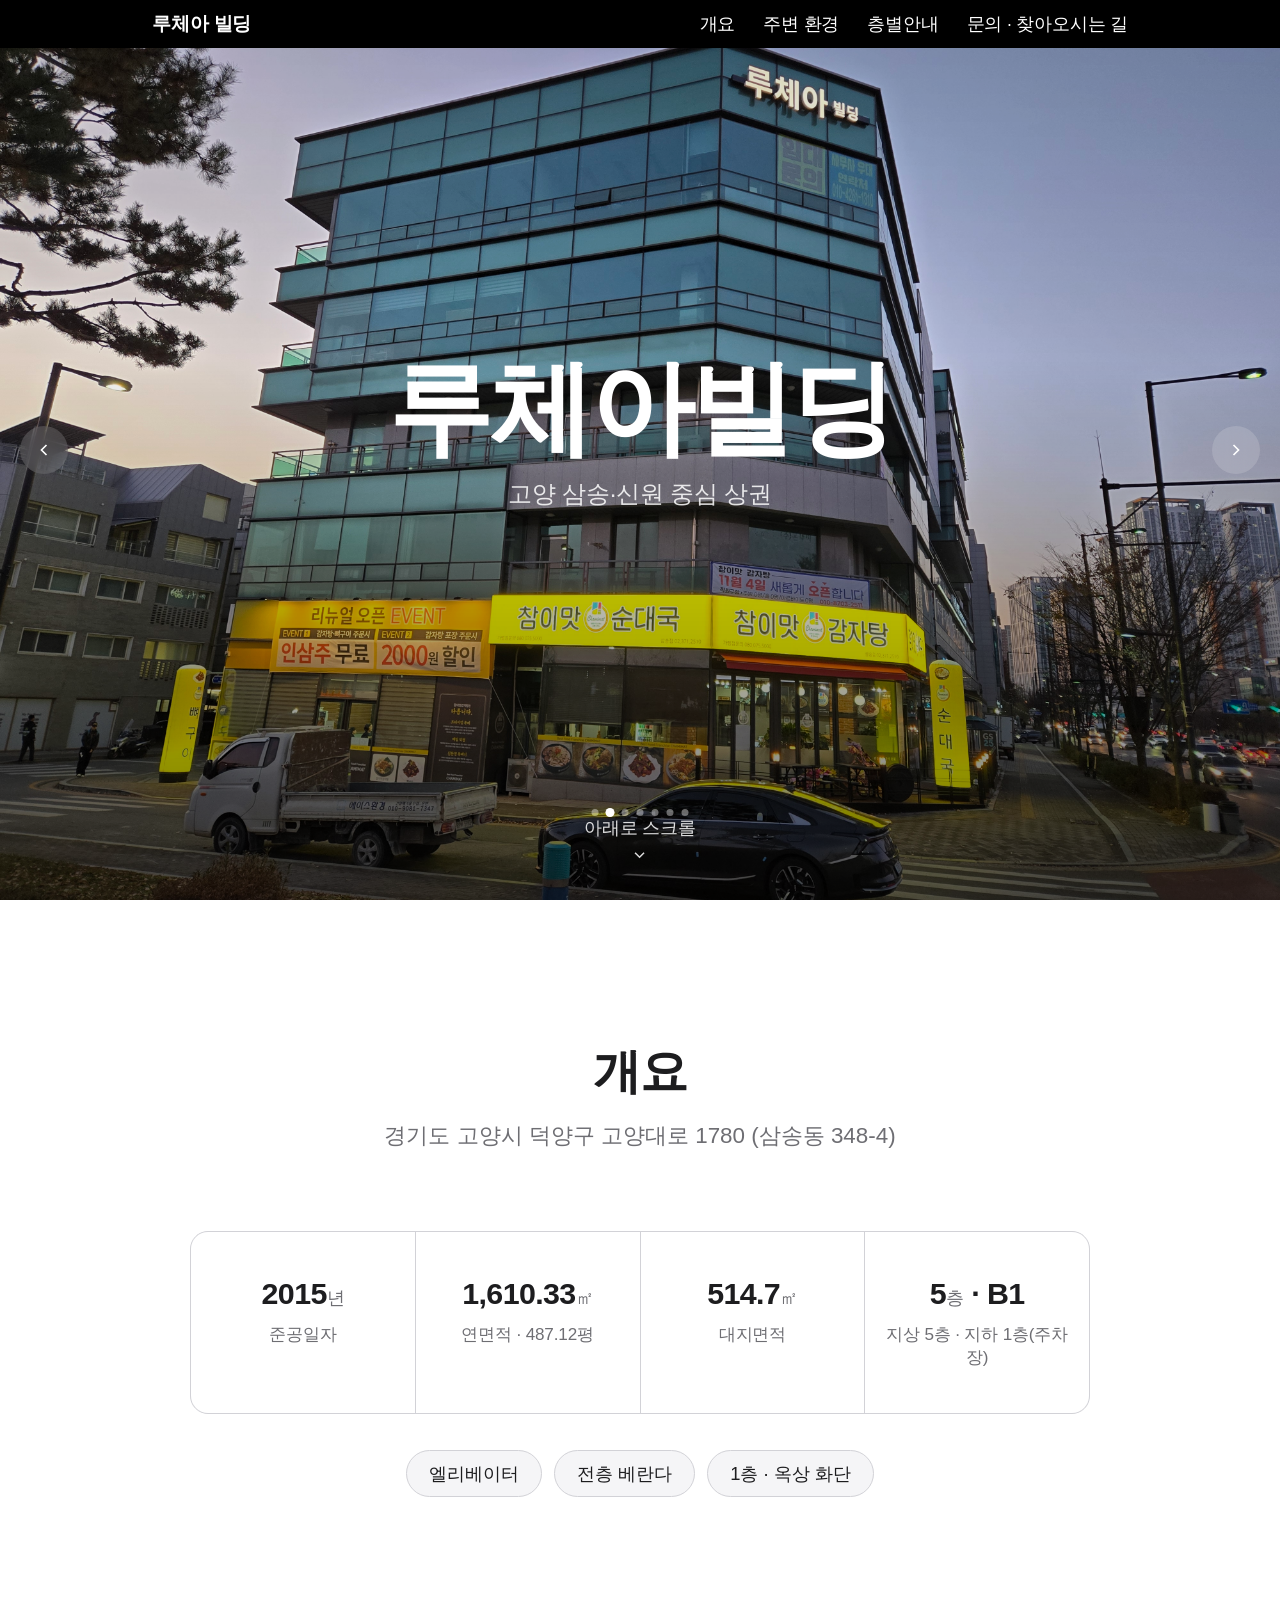
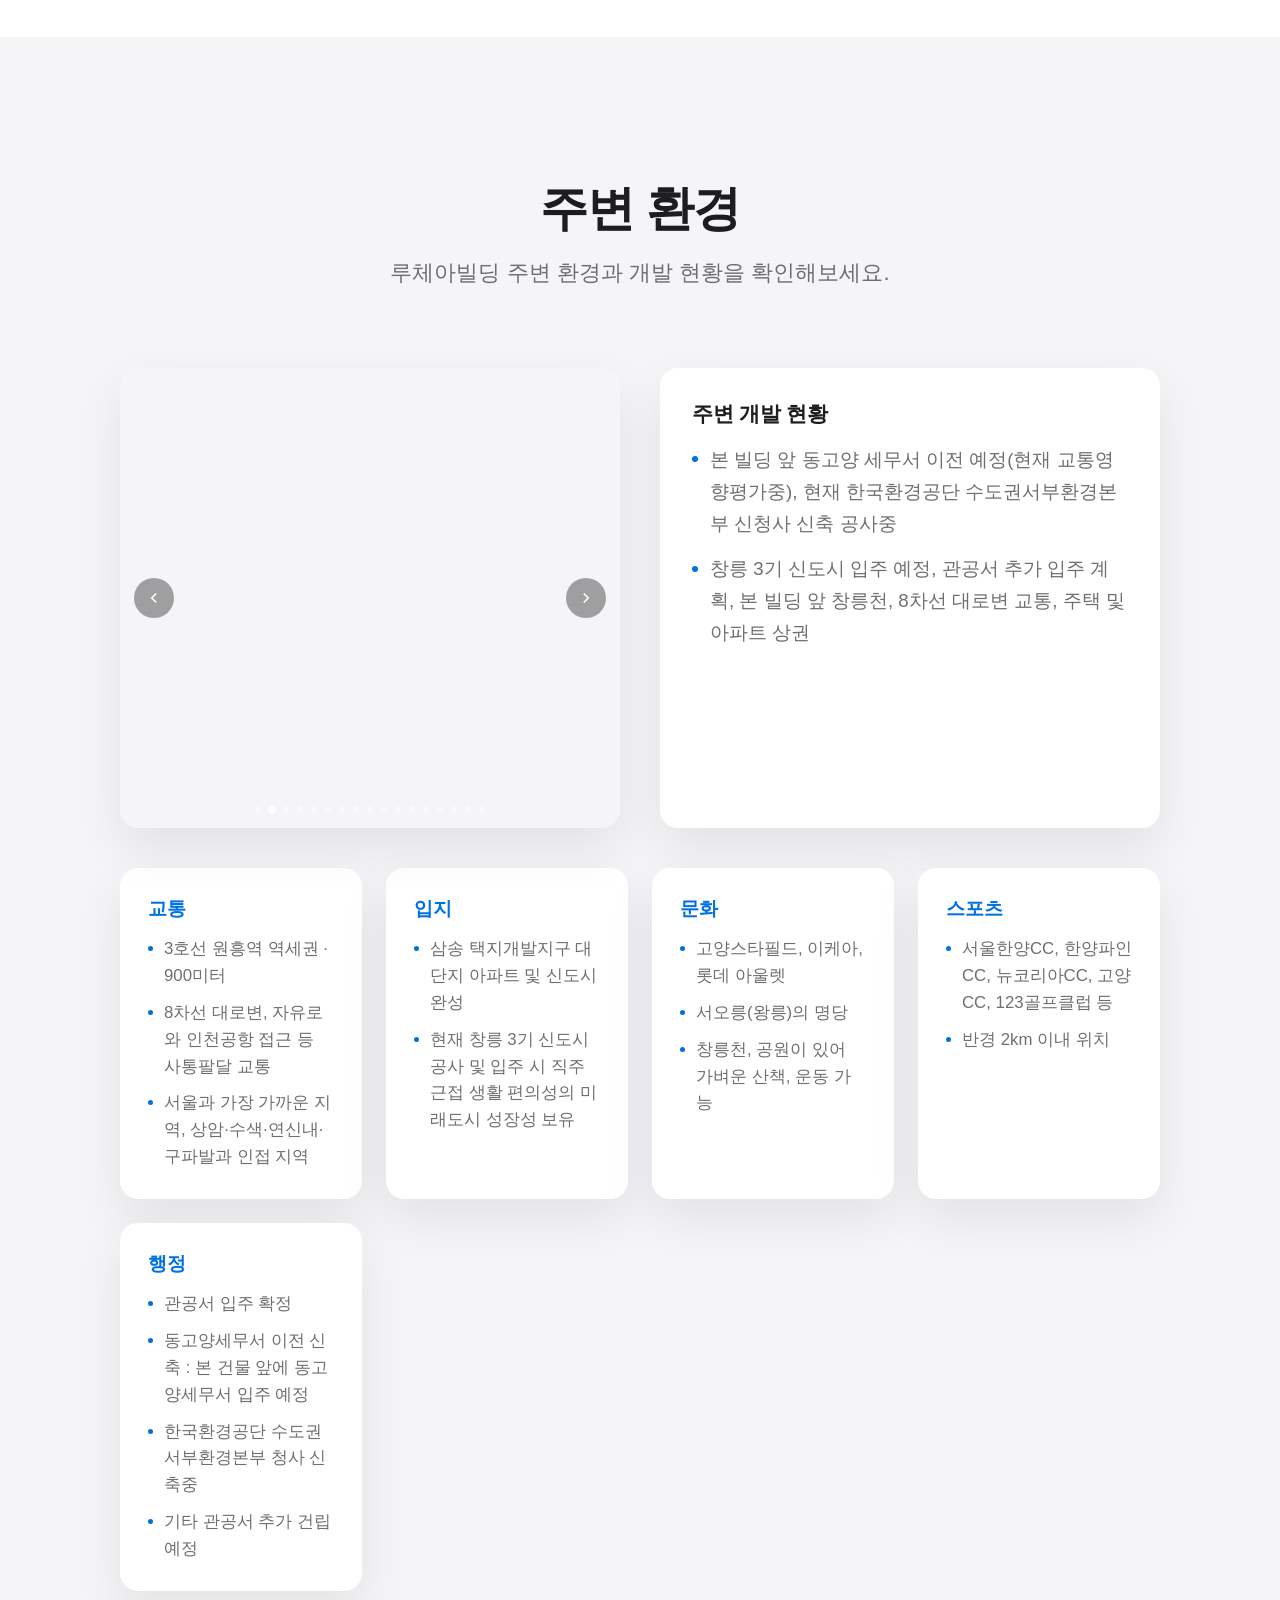
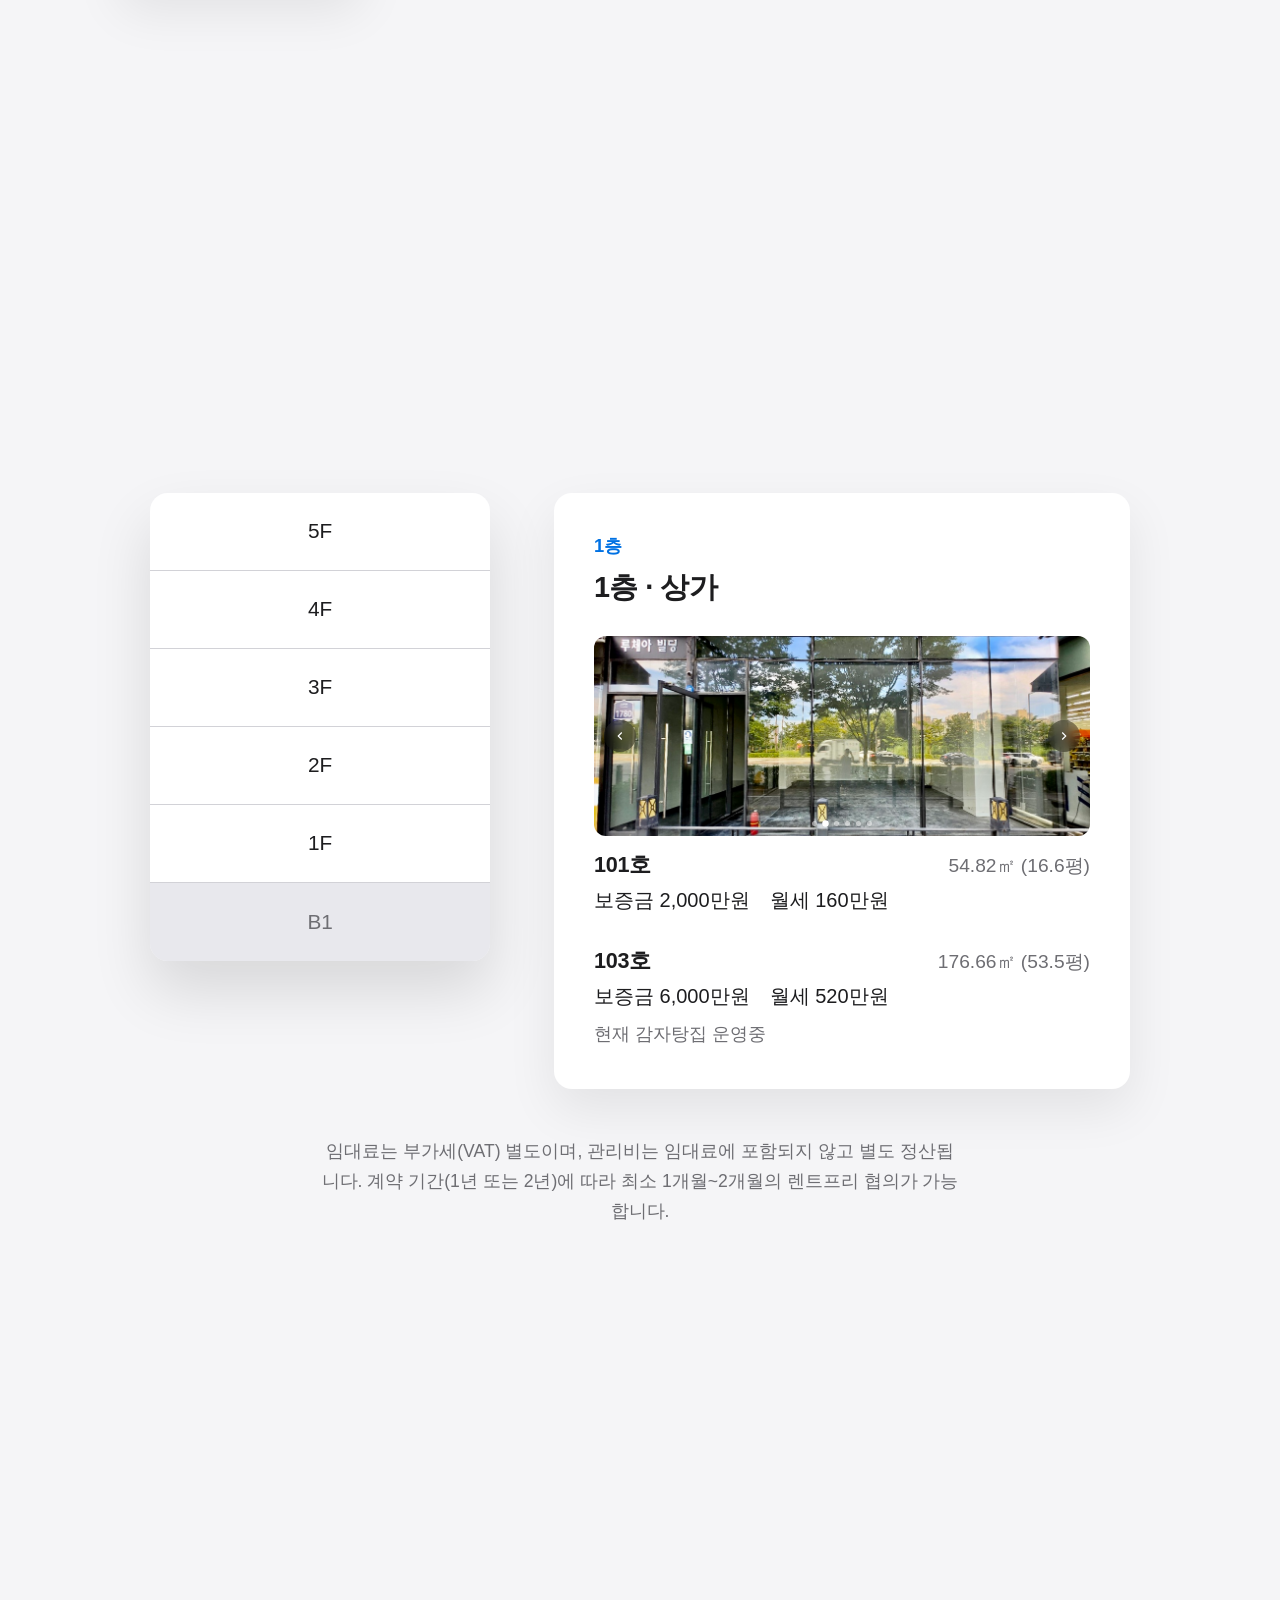
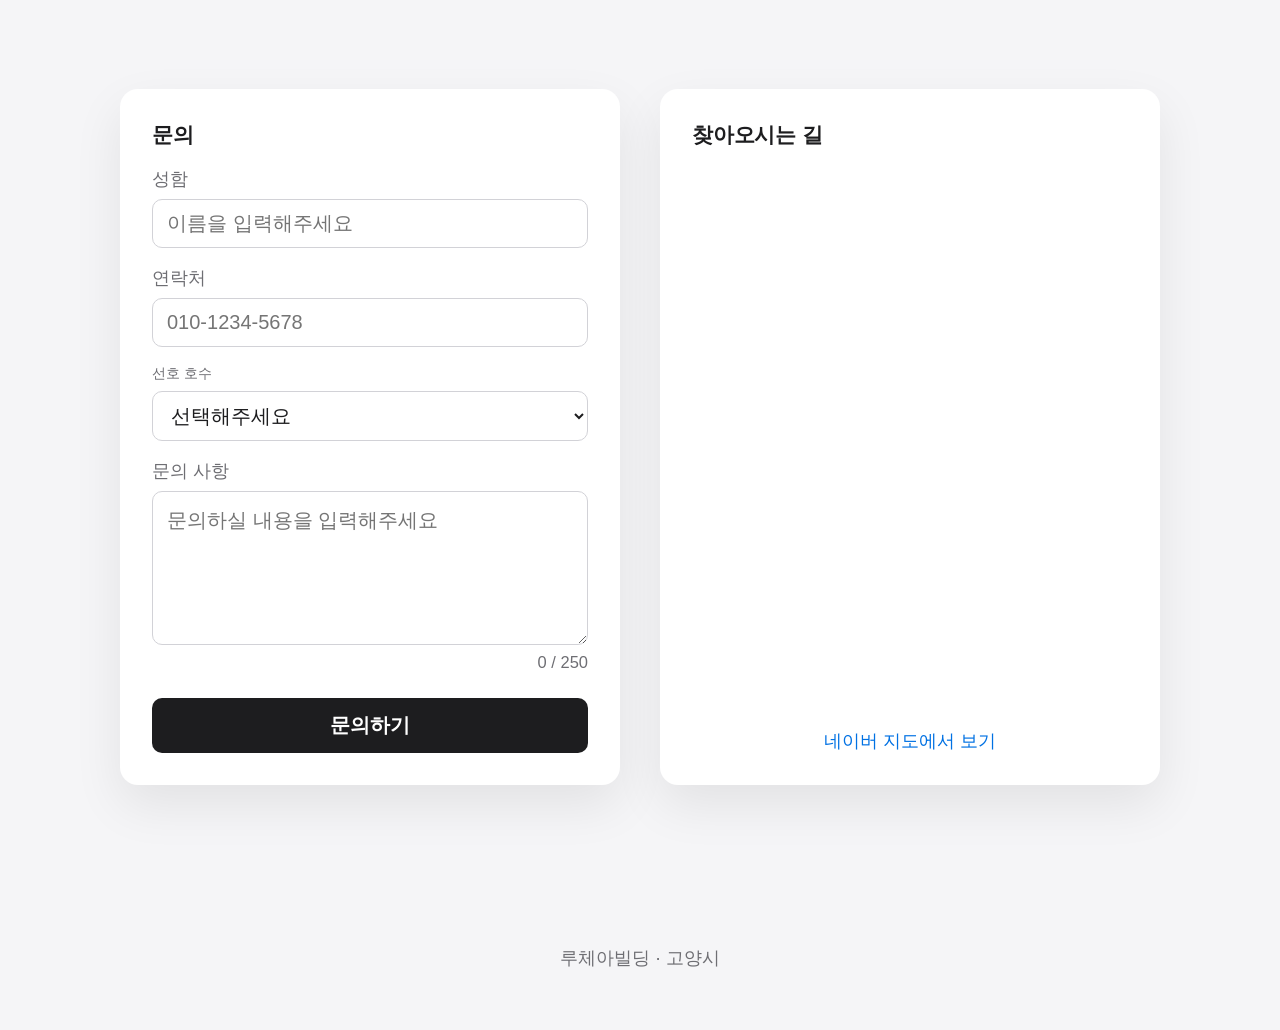
==== index.html @ c8adcd45 "Add 2 more outside photos to Ruchea Outside slider Co-Authored-By: Claude Sonnet 5 <noreply@anthropi" ====
<!DOCTYPE html>
<html lang="ko">
<head>
<meta charset="UTF-8">
<meta name="viewport" content="width=device-width, initial-scale=1">
<title>루체아빌딩</title>
<link rel="stylesheet" href="styles.css">
</head>
<body>

  <nav class="site-nav">
    <div class="nav-inner">
      <a href="#top" class="nav-logo">루체아 빌딩</a>
      <div class="nav-links">
        <a href="#overview" class="nav-link">개요</a>
        <a href="#surroundings" class="nav-link">주변 환경</a>
        <a href="#floor-guide" class="nav-link">층별안내</a>
        <a href="#contact" class="nav-link">문의 · 찾아오시는 길</a>
      </div>
    </div>
  </nav>

  <section class="hero" id="top">
    <div class="hero-slider" id="hero-slider">
      <div class="hero-slide" style="background-image:url('Pictures/Ruchea%20Main%20Photos/Ruchea%20-%201.jpeg')"></div>
      <div class="hero-slide" style="background-image:url('Pictures/Ruchea%20Main%20Photos/Ruchea%20-%202.jpeg')"></div>
      <div class="hero-slide" style="background-image:url('Pictures/Ruchea%20Main%20Photos/Ruchea%20-%203.jpeg')"></div>
      <div class="hero-slide" style="background-image:url('Pictures/Ruchea%20Main%20Photos/Ruchea%20-%204.jpeg')"></div>
      <div class="hero-slide" style="background-image:url('Pictures/Ruchea%20Main%20Photos/Ruchea%20-%205.jpeg')"></div>
      <div class="hero-slide" style="background-image:url('Pictures/Ruchea%20Main%20Photos/Ruchea%20-%206.jpeg')"></div>
      <div class="hero-slide" style="background-image:url('Pictures/Ruchea%20Main%20Photos/Ruchea%20-%207.jpeg')"></div>
    </div>
    <div class="hero-overlay"></div>

    <button class="hero-arrow hero-arrow-prev" id="hero-prev" aria-label="이전 사진">
      <svg viewBox="0 0 24 24" fill="none" stroke="currentColor" stroke-width="2">
        <path d="M15 18l-6-6 6-6"/>
      </svg>
    </button>
    <button class="hero-arrow hero-arrow-next" id="hero-next" aria-label="다음 사진">
      <svg viewBox="0 0 24 24" fill="none" stroke="currentColor" stroke-width="2">
        <path d="M9 18l6-6-6-6"/>
      </svg>
    </button>

    <div class="hero-dots" id="hero-dots"></div>

    <div class="hero-content">
      <div class="hero-title">루체아빌딩</div>
      <div class="hero-subtitle">고양 삼송·신원 중심 상권</div>
    </div>
    <div class="scroll-cue">
      아래로 스크롤
      <svg viewBox="0 0 24 24" fill="none" stroke="currentColor" stroke-width="2">
        <path d="M6 9l6 6 6-6"/>
      </svg>
    </div>
  </section>

  <section class="specs-section" id="overview">
    <div class="section-heading">
      <h2>개요</h2>
      <p>경기도 고양시 덕양구 고양대로 1780 (삼송동 348-4)</p>
    </div>

    <div class="specs-grid">
      <div class="spec-item">
        <div class="spec-value">2015<span class="spec-unit">년</span></div>
        <div class="spec-label">준공일자</div>
      </div>
      <div class="spec-item">
        <div class="spec-value">1,610.33<span class="spec-unit">㎡</span></div>
        <div class="spec-label">연면적 · 487.12평</div>
      </div>
      <div class="spec-item">
        <div class="spec-value">514.7<span class="spec-unit">㎡</span></div>
        <div class="spec-label">대지면적</div>
      </div>
      <div class="spec-item">
        <div class="spec-value">5<span class="spec-unit">층</span> · B1</div>
        <div class="spec-label">지상 5층 · 지하 1층(주차장)</div>
      </div>
    </div>

    <div class="specs-features">
      <div class="feature-pill">엘리베이터</div>
      <div class="feature-pill">전층 베란다</div>
      <div class="feature-pill">1층 · 옥상 화단</div>
    </div>
  </section>

  <section class="surroundings-section" id="surroundings">
    <div class="section-heading">
      <h2>주변 환경</h2>
      <p>루체아빌딩 주변 환경과 개발 현황을 확인해보세요.</p>
    </div>

    <div class="surroundings-grid">
      <div class="outside-slider-wrap">
        <div class="outside-slider" id="outside-slider">
          <div class="outside-slide" style="background-image:url('Pictures/Ruchea%20Outside/Ruchea%20Outside%20-%201.jpeg')"></div>
          <div class="outside-slide" style="background-image:url('Pictures/Ruchea%20Outside/Ruchea%20Outside%20-%202.jpeg')"></div>
          <div class="outside-slide" style="background-image:url('Pictures/Ruchea%20Outside/Ruchea%20Outside%20-%205.jpeg')"></div>
          <div class="outside-slide" style="background-image:url('Pictures/Ruchea%20Outside/Ruchea%20Outside%20-%206.jpeg')"></div>
          <div class="outside-slide" style="background-image:url('Pictures/Ruchea%20Outside/Ruchea%20Outside%20-%207.jpeg')"></div>
          <div class="outside-slide" style="background-image:url('Pictures/Ruchea%20Outside/Ruchea%20Outside%20-%208.jpeg')"></div>
          <div class="outside-slide" style="background-image:url('Pictures/Ruchea%20Outside/Ruchea%20Outside%20-%209.jpeg')"></div>
          <div class="outside-slide" style="background-image:url('Pictures/Ruchea%20Outside/Ruchea%20Outside%20-%2010.jpeg')"></div>
          <div class="outside-slide" style="background-image:url('Pictures/Ruchea%20Outside/Ruchea%20Outside%20-%2011.jpeg')"></div>
          <div class="outside-slide" style="background-image:url('Pictures/Ruchea%20Outside/KakaoTalk_Photo_2026-07-20-13-40-29%20001.jpeg')"></div>
          <div class="outside-slide" style="background-image:url('Pictures/Ruchea%20Outside/KakaoTalk_Photo_2026-07-20-13-40-30%20002.jpeg')"></div>
          <div class="outside-slide" style="background-image:url('Pictures/Ruchea%20Outside/KakaoTalk_Photo_2026-07-20-13-40-30%20003.jpeg')"></div>
          <div class="outside-slide" style="background-image:url('Pictures/Ruchea%20Outside/KakaoTalk_Photo_2026-07-20-13-40-38%20001.jpeg')"></div>
          <div class="outside-slide" style="background-image:url('Pictures/Ruchea%20Outside/KakaoTalk_Photo_2026-07-20-13-40-39%20002.jpeg')"></div>
          <div class="outside-slide" style="background-image:url('Pictures/Ruchea%20Outside/KakaoTalk_Photo_2026-07-20-13-40-40%20003.jpeg')"></div>
          <div class="outside-slide" style="background-image:url('Pictures/Ruchea%20Outside/KakaoTalk_Photo_2026-07-21-21-14-07%20001.jpeg')"></div>
          <div class="outside-slide" style="background-image:url('Pictures/Ruchea%20Outside/KakaoTalk_Photo_2026-07-21-21-14-07%20002.jpeg')"></div>
        </div>

        <button class="outside-arrow outside-arrow-prev" id="outside-prev" aria-label="이전 사진">
          <svg viewBox="0 0 24 24" fill="none" stroke="currentColor" stroke-width="2">
            <path d="M15 18l-6-6 6-6"/>
          </svg>
        </button>
        <button class="outside-arrow outside-arrow-next" id="outside-next" aria-label="다음 사진">
          <svg viewBox="0 0 24 24" fill="none" stroke="currentColor" stroke-width="2">
            <path d="M9 18l6-6-6-6"/>
          </svg>
        </button>

        <div class="outside-dots" id="outside-dots"></div>
      </div>

      <div class="development-status">
        <h3>주변 개발 현황</h3>
        <ul>
          <li>본 빌딩 앞 동고양 세무서 이전 예정(현재 교통영향평가중), 현재 한국환경공단 수도권서부환경본부 신청사 신축 공사중</li>
          <li>창릉 3기 신도시 입주 예정, 관공서 추가 입주 계획, 본 빌딩 앞 창릉천, 8차선 대로변 교통, 주택 및 아파트 상권</li>
        </ul>
      </div>
    </div>

    <div class="info-cards-grid">
      <div class="info-card">
        <h4>교통</h4>
        <ul>
          <li>3호선 원흥역 역세권 · 900미터</li>
          <li>8차선 대로변, 자유로와 인천공항 접근 등 사통팔달 교통</li>
          <li>서울과 가장 가까운 지역, 상암·수색·연신내·구파발과 인접 지역</li>
        </ul>
      </div>

      <div class="info-card">
        <h4>입지</h4>
        <ul>
          <li>삼송 택지개발지구 대단지 아파트 및 신도시 완성</li>
          <li>현재 창릉 3기 신도시 공사 및 입주 시 직주근접 생활 편의성의 미래도시 성장성 보유</li>
        </ul>
      </div>

      <div class="info-card">
        <h4>문화</h4>
        <ul>
          <li>고양스타필드, 이케아, 롯데 아울렛</li>
          <li>서오릉(왕릉)의 명당</li>
          <li>창릉천, 공원이 있어 가벼운 산책, 운동 가능</li>
        </ul>
      </div>

      <div class="info-card">
        <h4>스포츠</h4>
        <ul>
          <li>서울한양CC, 한양파인CC, 뉴코리아CC, 고양CC, 123골프클럽 등</li>
          <li>반경 2km 이내 위치</li>
        </ul>
      </div>

      <div class="info-card">
        <h4>행정</h4>
        <ul>
          <li>관공서 입주 확정</li>
          <li>동고양세무서 이전 신축 : 본 건물 앞에 동고양세무서 입주 예정</li>
          <li>한국환경공단 수도권서부환경본부 청사 신축중</li>
          <li>기타 관공서 추가 건립 예정</li>
        </ul>
      </div>
    </div>
  </section>

  <section class="building-section" id="floor-guide">
    <div class="section-heading">
      <h2>층별 안내</h2>
      <p>각 층에 마우스를 올려 정보를 확인 또는 원하시는 호수를 클릭해 더 자세히 확인해보세요.</p>
    </div>

    <div class="building-wrap">
      <div class="building">
        <div class="floor" tabindex="0" data-floor="f5">5F</div>
        <div class="floor" tabindex="0" data-floor="f4">4F</div>
        <div class="floor" tabindex="0" data-floor="f3">3F</div>
        <div class="floor" tabindex="0" data-floor="f2">2F</div>
        <div class="floor" tabindex="0" data-floor="f1">1F</div>
        <div class="floor basement" tabindex="0" data-floor="b1">B1</div>
      </div>

      <div class="floor-info">
        <div class="floor-info-content" id="floor-info-content">
          <div class="floor-info-label" id="floor-label">1층</div>
          <div class="floor-info-title" id="floor-title">1층 · 상가</div>
          <div class="floor-rooms" id="floor-rooms"></div>
        </div>
      </div>
    </div>

    <p class="lease-note">임대료는 부가세(VAT) 별도이며, 관리비는 임대료에 포함되지 않고 별도 정산됩니다. 계약 기간(1년 또는 2년)에 따라 최소 1개월~2개월의 렌트프리 협의가 가능합니다.</p>
  </section>

  <section class="contact-section" id="contact">
    <div class="section-heading">
      <h2>문의 · 찾아오시는 길</h2>
      <p>임대차 및 빌딩 매매 관련 문의를 남겨주시면 확인후 연락드리겠습니다.</p>
    </div>

    <div class="contact-grid">
      <div class="contact-form">
        <h3 class="contact-form-heading">문의</h3>

        <div class="form-field">
          <label for="contact-name">성함</label>
          <input type="text" id="contact-name" name="name" placeholder="이름을 입력해주세요" autocomplete="name">
        </div>

        <div class="form-field">
          <label for="contact-phone">연락처</label>
          <input type="tel" id="contact-phone" name="phone" placeholder="010-1234-5678" autocomplete="tel">
        </div>

        <div class="form-field">
          <label for="contact-unit">선호 호수</label>
          <select id="contact-unit" name="unit">
            <option value="">선택해주세요</option>
            <option value="101">101호</option>
            <option value="103">103호</option>
            <option value="201">201호</option>
            <option value="202">202호</option>
            <option value="301">301호</option>
            <option value="302">302호</option>
            <option value="401">401호</option>
            <option value="502">502호</option>
            <option value="undecided">미정 · 상담 후 결정</option>
          </select>
        </div>

        <div class="form-field">
          <label for="contact-message">문의 사항</label>
          <textarea id="contact-message" name="message" rows="4" maxlength="250" placeholder="문의하실 내용을 입력해주세요"></textarea>
          <div class="char-count"><span id="contact-message-count">0</span> / 250</div>
        </div>

        <button type="button" class="contact-submit" id="contact-submit">문의하기</button>
      </div>

      <div class="contact-map">
        <h3 class="contact-map-heading">찾아오시는 길</h3>
        <div class="contact-map-canvas">
          <div id="naver-map" role="img" aria-label="루체아빌딩 위치 지도 (네이버 지도)"></div>
        </div>
        <a
          class="contact-map-link"
          href="https://map.naver.com/p/search/%EA%B2%BD%EA%B8%B0%EB%8F%84%20%EA%B3%A0%EC%96%91%EC%8B%9C%20%EB%8D%95%EC%96%91%EA%B5%AC%20%EA%B3%A0%EC%96%91%EB%8C%80%EB%A1%9C%201780"
          target="_blank"
          rel="noopener noreferrer"
        >네이버 지도에서 보기</a>
      </div>
    </div>
  </section>

  <footer>
    <p>루체아빌딩 · 고양시</p>
  </footer>

  <script src="https://oapi.map.naver.com/openapi/v3/maps.js?ncpKeyId=cnui9vumvd"></script>
  <script src="script.js"></script>
</body>
</html>
---- styles.css ----
:root {
  --bg: #ffffff;
  --bg-alt: #f5f5f7;
  --text: #1d1d1f;
  --text-secondary: #6e6e73;
  --accent: #0071e3;
  --line: #d2d2d7;
}

* {
  margin: 0;
  padding: 0;
  box-sizing: border-box;
}

html {
  scroll-behavior: smooth;
}

body {
  font-family: -apple-system, BlinkMacSystemFont, "SF Pro Display",
    "Helvetica Neue", "Apple SD Gothic Neo", "Pretendard", sans-serif;
  color: var(--text);
  background: var(--bg);
  -webkit-font-smoothing: antialiased;
  overflow-x: hidden;
}

/* ---------- Nav ---------- */

.site-nav {
  position: fixed;
  top: 0;
  left: 0;
  right: 0;
  height: 48px;
  z-index: 100;
  display: flex;
  align-items: center;
  background: #000;
}

.nav-inner {
  width: 100%;
  max-width: 1024px;
  margin: 0 auto;
  padding: 0 24px;
  display: flex;
  align-items: center;
  justify-content: space-between;
}

.nav-logo {
  color: #fff;
  font-size: 1.2rem;
  font-weight: 600;
  letter-spacing: -0.01em;
  text-decoration: none;
  cursor: pointer;
}

.nav-links {
  display: flex;
  gap: 28px;
}

.nav-link {
  color: #fff;
  font-size: 1.1rem;
  font-weight: 500;
  letter-spacing: -0.01em;
  text-decoration: none;
  transition: opacity 0.2s ease;
}

.nav-link:hover {
  opacity: 0.7;
}

/* ---------- Hero ---------- */

.hero {
  position: relative;
  height: 100svh;
  overflow: hidden;
  display: flex;
  align-items: center;
  justify-content: center;
  text-align: center;
  color: #fff;
}

.hero-slider {
  position: absolute;
  inset: 0;
  display: flex;
  height: 100%;
  transition: transform 0.9s cubic-bezier(0.65, 0, 0.35, 1);
  will-change: transform;
}

.hero-slide {
  flex: 0 0 100%;
  height: 100%;
  background-size: cover;
  background-position: center;
}

.hero-overlay {
  position: absolute;
  inset: 0;
  background-image: linear-gradient(
    to bottom,
    rgba(0, 0, 0, 0.15) 0%,
    rgba(0, 0, 0, 0.05) 40%,
    rgba(0, 0, 0, 0.55) 100%
  );
  pointer-events: none;
}

.hero-arrow {
  position: absolute;
  top: 50%;
  transform: translateY(-50%);
  width: 48px;
  height: 48px;
  border: none;
  border-radius: 50%;
  background: rgba(255, 255, 255, 0.15);
  backdrop-filter: blur(10px);
  -webkit-backdrop-filter: blur(10px);
  color: #fff;
  display: flex;
  align-items: center;
  justify-content: center;
  cursor: pointer;
  z-index: 3;
  transition: background 0.25s ease, transform 0.25s ease;
}

.hero-arrow:hover {
  background: rgba(255, 255, 255, 0.3);
  transform: translateY(-50%) scale(1.06);
}

.hero-arrow svg {
  width: 20px;
  height: 20px;
}

.hero-arrow-prev {
  left: 20px;
}

.hero-arrow-next {
  right: 20px;
}

.hero-dots {
  position: absolute;
  bottom: 84px;
  left: 50%;
  transform: translateX(-50%);
  display: flex;
  gap: 8px;
  z-index: 3;
}

.hero-dot {
  width: 7px;
  height: 7px;
  padding: 0;
  border: none;
  border-radius: 50%;
  background: rgba(255, 255, 255, 0.4);
  cursor: pointer;
  transition: background 0.25s ease, transform 0.25s ease;
}

.hero-dot.active {
  background: #fff;
  transform: scale(1.3);
}

.hero-content {
  position: relative;
  z-index: 2;
  transform: translateY(-2vh);
  animation: fadeIn 1.4s ease both;
}

.hero-title {
  font-size: clamp(3rem, 9vw, 6.5rem);
  font-weight: 600;
  letter-spacing: -0.03em;
  line-height: 1.05;
}

.hero-subtitle {
  margin-top: 14px;
  font-size: clamp(1.1rem, 2.4vw, 1.5rem);
  font-weight: 400;
  color: rgba(255, 255, 255, 0.85);
  letter-spacing: -0.01em;
}

.scroll-cue {
  position: absolute;
  bottom: 36px;
  left: 50%;
  transform: translateX(-50%);
  display: flex;
  flex-direction: column;
  align-items: center;
  gap: 6px;
  color: rgba(255, 255, 255, 0.85);
  font-size: 1.1rem;
  animation: bounce 2.2s ease-in-out infinite;
}

.scroll-cue svg {
  width: 18px;
  height: 18px;
}

@keyframes fadeIn {
  from {
    opacity: 0;
    transform: translateY(6vh);
  }
  to {
    opacity: 1;
    transform: translateY(-2vh);
  }
}

@keyframes bounce {
  0%,
  100% {
    transform: translate(-50%, 0);
  }
  50% {
    transform: translate(-50%, 8px);
  }
}

/* ---------- Section shared ---------- */

section {
  padding: 140px 24px;
  scroll-margin-top: 48px;
}

.section-heading {
  text-align: center;
  max-width: 640px;
  margin: 0 auto 80px;
  opacity: 0;
  transform: translateY(24px);
  transition: opacity 0.8s ease, transform 0.8s ease;
}

.section-heading.in-view {
  opacity: 1;
  transform: translateY(0);
}

.section-heading h2 {
  font-size: clamp(2rem, 4vw, 3rem);
  font-weight: 600;
  letter-spacing: -0.02em;
}

.section-heading p {
  margin-top: 16px;
  font-size: 1.4rem;
  color: var(--text-secondary);
}

/* ---------- Specs ---------- */

.specs-section {
  background: var(--bg);
}

.specs-grid {
  max-width: 900px;
  margin: 0 auto;
  display: grid;
  grid-template-columns: repeat(4, 1fr);
  gap: 1px;
  background: var(--line);
  border: 1px solid var(--line);
  border-radius: 18px;
  overflow: hidden;
}

/* ---------- Surroundings ---------- */

.surroundings-section {
  background: var(--bg-alt);
}

.surroundings-grid {
  max-width: 1040px;
  margin: 0 auto;
  display: grid;
  grid-template-columns: 1fr 1fr;
  gap: 40px;
  align-items: stretch;
}

.outside-slider-wrap {
  position: relative;
  min-height: 460px;
  border-radius: 18px;
  overflow: hidden;
  box-shadow: 0 20px 50px rgba(0, 0, 0, 0.08);
}

.outside-slider {
  position: absolute;
  inset: 0;
  display: flex;
  height: 100%;
  transition: transform 0.9s cubic-bezier(0.65, 0, 0.35, 1);
  will-change: transform;
}

.outside-slide {
  flex: 0 0 100%;
  height: 100%;
  background-size: cover;
  background-position: center;
}

.outside-arrow {
  position: absolute;
  top: 50%;
  transform: translateY(-50%);
  width: 40px;
  height: 40px;
  border: none;
  border-radius: 50%;
  background: rgba(0, 0, 0, 0.35);
  backdrop-filter: blur(8px);
  -webkit-backdrop-filter: blur(8px);
  color: #fff;
  display: flex;
  align-items: center;
  justify-content: center;
  cursor: pointer;
  z-index: 3;
  transition: background 0.25s ease, transform 0.25s ease;
}

.outside-arrow:hover {
  background: rgba(0, 0, 0, 0.55);
  transform: translateY(-50%) scale(1.06);
}

.outside-arrow svg {
  width: 18px;
  height: 18px;
}

.outside-arrow-prev {
  left: 14px;
}

.outside-arrow-next {
  right: 14px;
}

.outside-dots {
  position: absolute;
  bottom: 16px;
  left: 50%;
  transform: translateX(-50%);
  display: flex;
  gap: 8px;
  z-index: 3;
}

.outside-dot {
  width: 6px;
  height: 6px;
  padding: 0;
  border: none;
  border-radius: 50%;
  background: rgba(255, 255, 255, 0.5);
  cursor: pointer;
  transition: background 0.25s ease, transform 0.25s ease;
}

.outside-dot.active {
  background: #fff;
  transform: scale(1.3);
}

/* ---------- Development status ---------- */

.development-status {
  padding: 32px;
  background: #fff;
  border-radius: 18px;
  box-shadow: 0 20px 50px rgba(0, 0, 0, 0.08);
}

.development-status h3 {
  font-size: 1.3rem;
  font-weight: 600;
  letter-spacing: -0.01em;
}

.development-status ul {
  margin-top: 16px;
  display: flex;
  flex-direction: column;
  gap: 14px;
  list-style: none;
}

.development-status li {
  position: relative;
  padding-left: 18px;
  font-size: 1.17rem;
  line-height: 1.7;
  color: var(--text-secondary);
}

.development-status li::before {
  content: "";
  position: absolute;
  left: 0;
  top: 0.65em;
  width: 6px;
  height: 6px;
  border-radius: 50%;
  background: var(--accent);
}

/* ---------- Surroundings info cards ---------- */

.info-cards-grid {
  max-width: 1040px;
  margin: 40px auto 0;
  display: grid;
  grid-template-columns: repeat(auto-fit, minmax(220px, 1fr));
  gap: 24px;
}

.info-card {
  padding: 28px;
  background: #fff;
  border-radius: 18px;
  box-shadow: 0 20px 50px rgba(0, 0, 0, 0.08);
}

.info-card h4 {
  font-size: 1.2rem;
  font-weight: 600;
  letter-spacing: -0.01em;
  color: var(--accent);
}

.info-card ul {
  margin-top: 14px;
  display: flex;
  flex-direction: column;
  gap: 10px;
  list-style: none;
}

.info-card li {
  position: relative;
  padding-left: 16px;
  font-size: 1.05rem;
  line-height: 1.6;
  color: var(--text-secondary);
}

.info-card li::before {
  content: "";
  position: absolute;
  left: 0;
  top: 0.6em;
  width: 5px;
  height: 5px;
  border-radius: 50%;
  background: var(--accent);
}

/* ---------- Contact ---------- */

.contact-section {
  background: var(--bg-alt);
  padding: 100px 24px;
}

.contact-grid {
  max-width: 1040px;
  margin: 0 auto;
  display: grid;
  grid-template-columns: 1fr 1fr;
  gap: 40px;
  align-items: stretch;
}

.contact-form {
  display: flex;
  flex-direction: column;
  gap: 18px;
  padding: 32px;
  background: #fff;
  border-radius: 18px;
  box-shadow: 0 20px 50px rgba(0, 0, 0, 0.08);
}

.contact-form-heading {
  font-size: 1.3rem;
  font-weight: 600;
  letter-spacing: -0.01em;
}

.form-field {
  display: flex;
  flex-direction: column;
  gap: 8px;
}

.form-field label {
  font-size: 1.1rem;
  font-weight: 500;
  color: var(--text-secondary);
}

.form-field label[for="contact-unit"] {
  font-size: 0.85rem;
}

.form-field input,
.form-field select,
.form-field textarea {
  padding: 12px 14px;
  font-family: inherit;
  font-size: 1.25rem;
  color: var(--text);
  background: #fff;
  border: 1px solid var(--line);
  border-radius: 10px;
  outline: none;
  transition: border-color 0.2s ease;
}

.form-field textarea {
  resize: vertical;
  min-height: 100px;
  line-height: 1.6;
}

.form-field input:focus,
.form-field select:focus,
.form-field textarea:focus {
  border-color: var(--accent);
}

.char-count {
  align-self: flex-end;
  font-size: 1.03rem;
  color: var(--text-secondary);
}

.contact-submit {
  margin-top: 8px;
  padding: 14px;
  font-family: inherit;
  font-size: 1.25rem;
  font-weight: 600;
  color: #fff;
  background: var(--text);
  border: none;
  border-radius: 10px;
  cursor: pointer;
  transition: opacity 0.2s ease;
}

.contact-submit:hover {
  opacity: 0.85;
}

.contact-map {
  display: flex;
  flex-direction: column;
  gap: 16px;
  padding: 32px;
  background: #fff;
  border-radius: 18px;
  box-shadow: 0 20px 50px rgba(0, 0, 0, 0.08);
}

.contact-map-heading {
  font-size: 1.3rem;
  font-weight: 600;
  letter-spacing: -0.01em;
}

.contact-map-canvas {
  flex: 1;
  min-height: 420px;
  border-radius: 14px;
  overflow: hidden;
}

#naver-map {
  width: 100%;
  height: 100%;
}

.contact-map-link {
  align-self: center;
  font-size: 1.15rem;
  font-weight: 500;
  color: var(--accent);
  text-decoration: none;
}

.contact-map-link:hover {
  text-decoration: underline;
}

.spec-item {
  background: #fff;
  padding: 44px 20px;
  text-align: center;
  transition: background 0.3s ease;
}

.spec-item:hover {
  background: var(--bg-alt);
}

.spec-value {
  font-size: clamp(1.4rem, 2.6vw, 1.9rem);
  font-weight: 600;
  letter-spacing: -0.02em;
  white-space: nowrap;
}

.spec-unit {
  font-size: 0.6em;
  font-weight: 400;
  color: var(--text-secondary);
}

.spec-label {
  margin-top: 12px;
  font-size: 1.07rem;
  color: var(--text-secondary);
  letter-spacing: -0.01em;
}

.specs-features {
  display: flex;
  justify-content: center;
  gap: 12px;
  flex-wrap: wrap;
  max-width: 700px;
  margin: 36px auto 0;
}

.feature-pill {
  padding: 10px 22px;
  border-radius: 999px;
  background: var(--bg-alt);
  border: 1px solid var(--line);
  font-size: 1.15rem;
  font-weight: 500;
  color: var(--text);
}

/* ---------- Building diagram ---------- */

.building-section {
  background: var(--bg-alt);
}

.building-wrap {
  max-width: 980px;
  margin: 0 auto;
  display: grid;
  grid-template-columns: minmax(220px, 340px) 1fr;
  gap: 64px;
  align-items: start;
}

.building {
  display: flex;
  flex-direction: column;
  border-radius: 18px;
  overflow: hidden;
  box-shadow: 0 30px 60px rgba(0, 0, 0, 0.12);
}

.floor {
  position: relative;
  height: 78px;
  display: flex;
  align-items: center;
  justify-content: center;
  background: #ffffff;
  color: var(--text);
  font-size: 1.3rem;
  font-weight: 500;
  letter-spacing: -0.01em;
  cursor: pointer;
  border-bottom: 1px solid var(--line);
  transition: background 0.35s ease, color 0.35s ease, transform 0.35s ease;
}

.floor:last-child {
  border-bottom: none;
}

.floor.basement {
  background: #e8e8ed;
  color: var(--text-secondary);
}

.floor:hover,
.floor:focus-visible,
.floor.active {
  background: var(--text);
  color: #fff;
  transform: scale(1.03);
  z-index: 1;
}

.floor.basement:hover,
.floor.basement:focus-visible,
.floor.basement.active {
  background: #48484a;
  color: #fff;
}

.floor-info {
  min-height: 160px;
  padding: 40px;
  background: #fff;
  border-radius: 18px;
  box-shadow: 0 20px 50px rgba(0, 0, 0, 0.08);
}

.floor-info-content {
  transition: opacity 0.25s ease;
}

.floor-info-label {
  font-size: 1.15rem;
  color: var(--accent);
  font-weight: 600;
  letter-spacing: -0.01em;
}

.floor-info-title {
  margin-top: 10px;
  font-size: 1.8rem;
  font-weight: 600;
  letter-spacing: -0.02em;
}

.floor-rooms {
  margin-top: 28px;
  display: flex;
  flex-direction: column;
  gap: 32px;
}

.room-block {
  display: flex;
  flex-direction: column;
  gap: 14px;
}

.room-slider-wrap {
  position: relative;
  height: 200px;
  border-radius: 12px;
  overflow: hidden;
}

.room-slider {
  position: absolute;
  inset: 0;
  display: flex;
  height: 100%;
  transition: transform 0.9s cubic-bezier(0.65, 0, 0.35, 1);
  will-change: transform;
}

.room-slide {
  flex: 0 0 100%;
  height: 100%;
  background-size: cover;
  background-position: center;
}

.room-slider-arrow {
  position: absolute;
  top: 50%;
  transform: translateY(-50%);
  width: 32px;
  height: 32px;
  border: none;
  border-radius: 50%;
  background: rgba(0, 0, 0, 0.35);
  backdrop-filter: blur(6px);
  -webkit-backdrop-filter: blur(6px);
  color: #fff;
  display: flex;
  align-items: center;
  justify-content: center;
  cursor: pointer;
  z-index: 3;
  transition: background 0.25s ease, transform 0.25s ease;
}

.room-slider-arrow:hover {
  background: rgba(0, 0, 0, 0.55);
  transform: translateY(-50%) scale(1.06);
}

.room-slider-arrow svg {
  width: 14px;
  height: 14px;
}

.room-slider-arrow-prev {
  left: 10px;
}

.room-slider-arrow-next {
  right: 10px;
}

.room-slider-dots {
  position: absolute;
  bottom: 10px;
  left: 50%;
  transform: translateX(-50%);
  display: flex;
  gap: 6px;
  z-index: 3;
}

.room-slider-dot {
  width: 5px;
  height: 5px;
  padding: 0;
  border: none;
  border-radius: 50%;
  background: rgba(255, 255, 255, 0.5);
  cursor: pointer;
  transition: background 0.25s ease, transform 0.25s ease;
}

.room-slider-dot.active {
  background: #fff;
  transform: scale(1.3);
}

.room-head {
  display: flex;
  align-items: baseline;
  justify-content: space-between;
  gap: 12px;
}

.room-number {
  font-size: 1.35rem;
  font-weight: 600;
  letter-spacing: -0.01em;
}

.room-linked {
  display: block;
  color: inherit;
  text-decoration: none;
  cursor: pointer;
  transition: opacity 0.2s ease;
}

.room-linked:hover {
  opacity: 0.7;
}

.room-linked:hover .room-number {
  color: var(--accent);
}

.room-area {
  font-size: 1.2rem;
  color: var(--text-secondary);
}

.room-terms {
  margin-top: 8px;
  display: flex;
  gap: 20px;
  font-size: 1.25rem;
  color: var(--text);
}

.room-note {
  margin-top: 10px;
  font-size: 1.13rem;
  color: var(--text-secondary);
  line-height: 1.6;
}

.lease-note {
  max-width: 640px;
  margin: 48px auto 0;
  text-align: center;
  font-size: 1.1rem;
  color: var(--text-secondary);
  line-height: 1.7;
}

/* ---------- Footer ---------- */

footer {
  padding: 60px 24px;
  text-align: center;
  color: var(--text-secondary);
  font-size: 1.15rem;
  background: var(--bg-alt);
}

/* ---------- Room page ---------- */

.room-page {
  min-height: 60vh;
  display: flex;
  flex-direction: column;
  align-items: center;
  justify-content: center;
  text-align: center;
  gap: 20px;
}

.room-page h2 {
  font-size: clamp(2rem, 4vw, 3rem);
  font-weight: 600;
  letter-spacing: -0.02em;
}

.room-page p {
  font-size: 1.35rem;
  color: var(--text-secondary);
}

.room-page-terms {
  margin-top: -8px;
  font-size: 1.35rem;
  font-weight: 600;
  color: var(--text);
}

.room-back-link {
  color: var(--accent);
  font-size: 1.2rem;
  font-weight: 500;
  text-decoration: none;
}

.room-back-link:hover {
  text-decoration: underline;
}

.room-page-with-gallery {
  min-height: 0;
  justify-content: flex-start;
}

.room-gallery {
  width: 100%;
  max-width: 900px;
  margin: 4px auto 0;
  display: grid;
  grid-template-columns: repeat(2, 1fr);
  gap: 20px;
}

.room-gallery img {
  width: 100%;
  height: 320px;
  object-fit: cover;
  border-radius: 18px;
  box-shadow: 0 20px 50px rgba(0, 0, 0, 0.08);
}

.room-gallery img:only-child {
  grid-column: 1 / -1;
  max-width: 480px;
  height: 380px;
  margin: 0 auto;
}

/* ---------- Responsive ---------- */

@media (max-width: 760px) {
  .nav-links {
    gap: 16px;
  }

  .nav-logo,
  .nav-link {
    font-size: 1.05rem;
  }

  .room-gallery {
    grid-template-columns: 1fr;
  }

  .room-gallery img {
    height: 240px;
  }
}

@media (max-width: 430px) {
  .nav-inner {
    padding: 0 14px;
  }

  .nav-links {
    gap: 8px;
  }

  .nav-logo,
  .nav-link {
    font-size: 0.93rem;
  }

  .hero-arrow {
    width: 38px;
    height: 38px;
  }

  .hero-arrow-prev {
    left: 10px;
  }

  .hero-arrow-next {
    right: 10px;
  }

  .specs-grid {
    grid-template-columns: repeat(2, 1fr);
  }

  .surroundings-grid {
    grid-template-columns: 1fr;
    gap: 32px;
  }

  .outside-slider-wrap {
    min-height: 320px;
  }

  .contact-grid {
    grid-template-columns: 1fr;
    gap: 32px;
  }

  .contact-form {
    padding: 24px;
  }

  .contact-map {
    padding: 24px;
  }

  .contact-map-canvas {
    min-height: 280px;
  }

  .building-wrap {
    grid-template-columns: 1fr;
    gap: 36px;
  }

  section {
    padding: 96px 20px;
  }

  .floor {
    height: 64px;
    font-size: 1.2rem;
  }
}
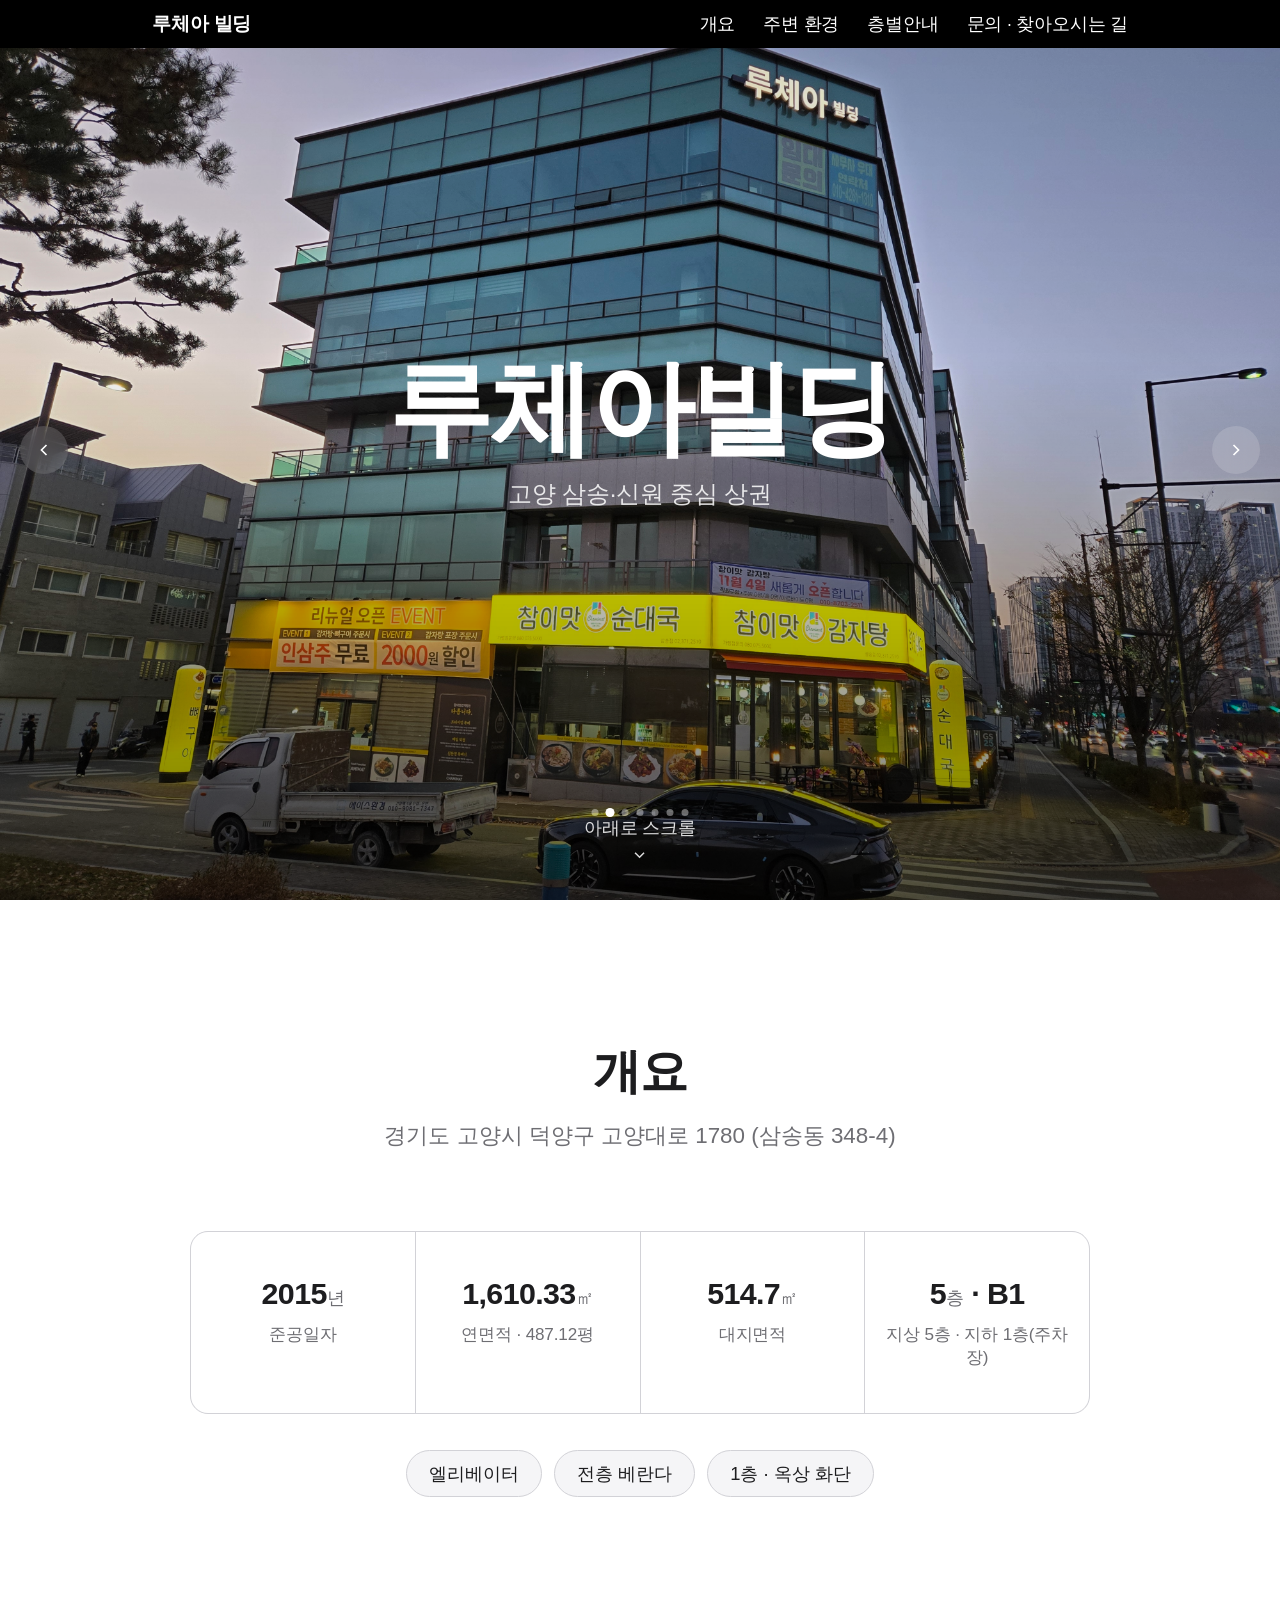
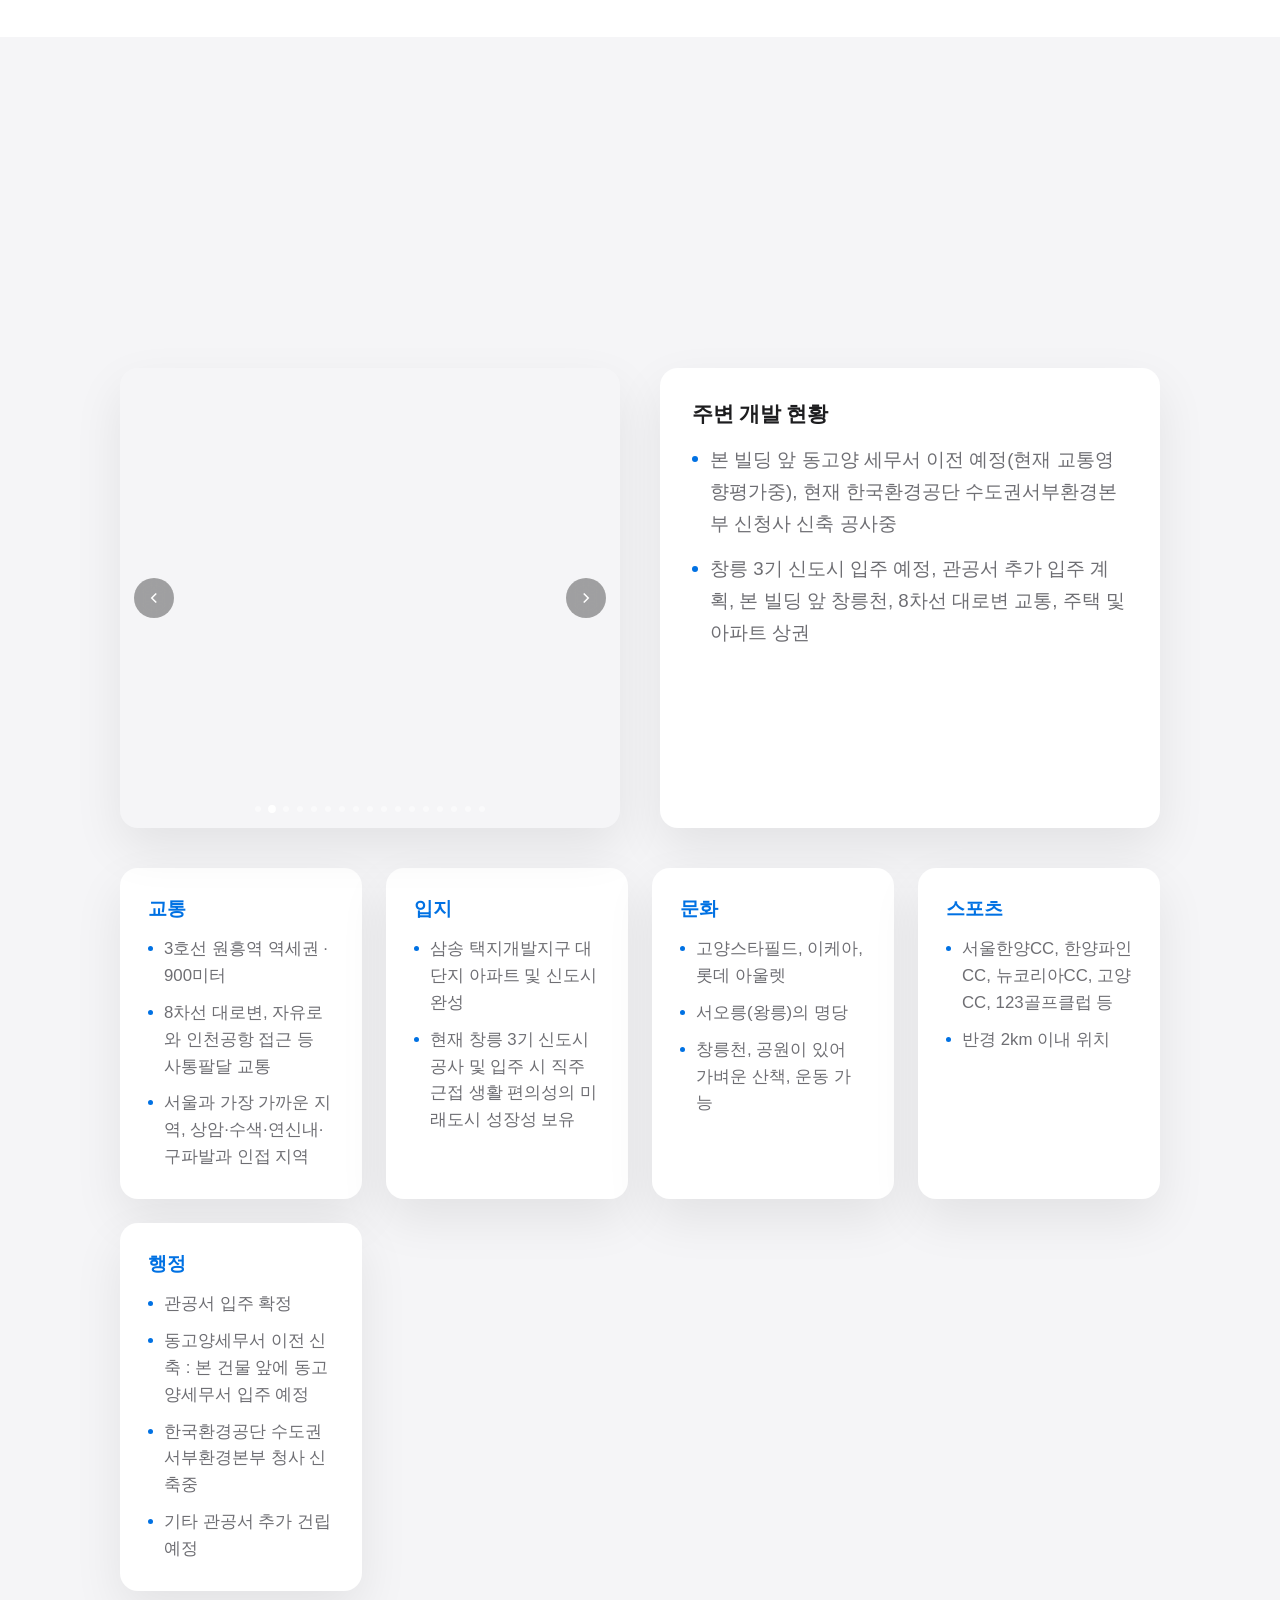
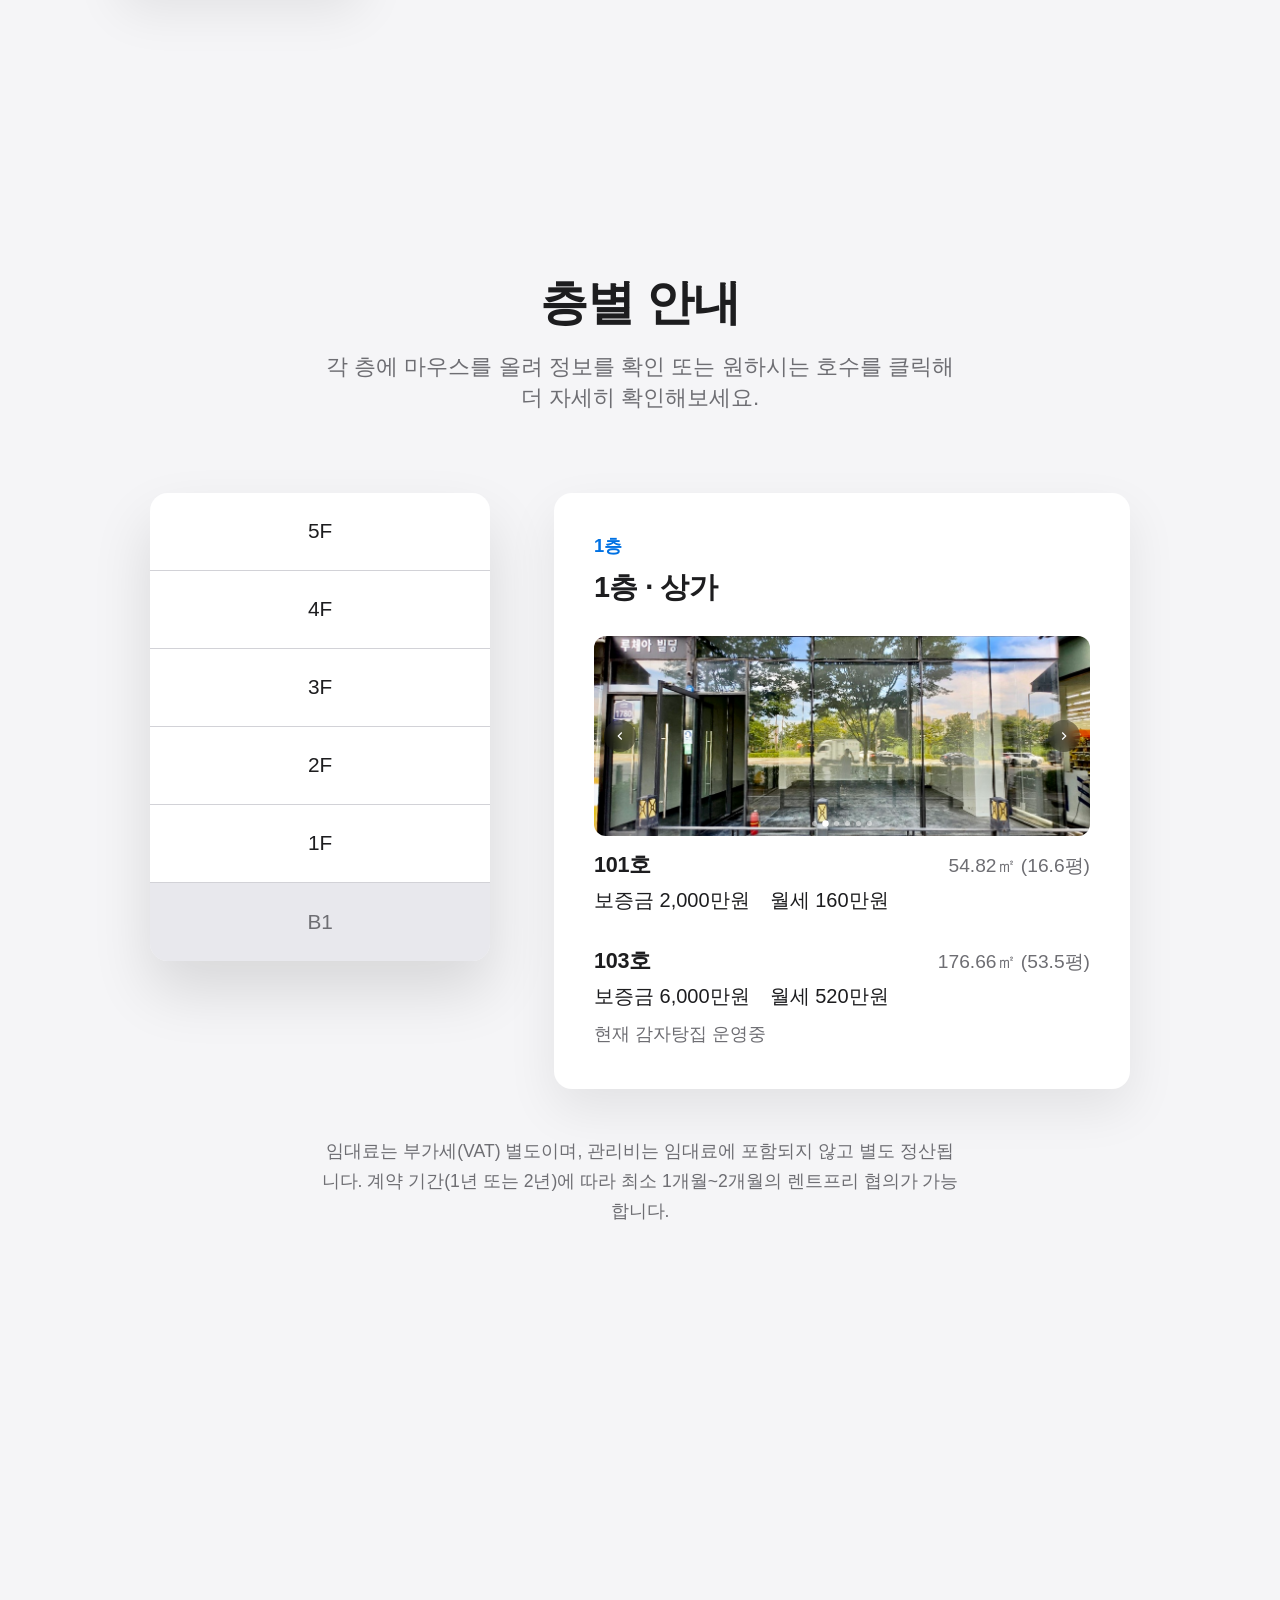
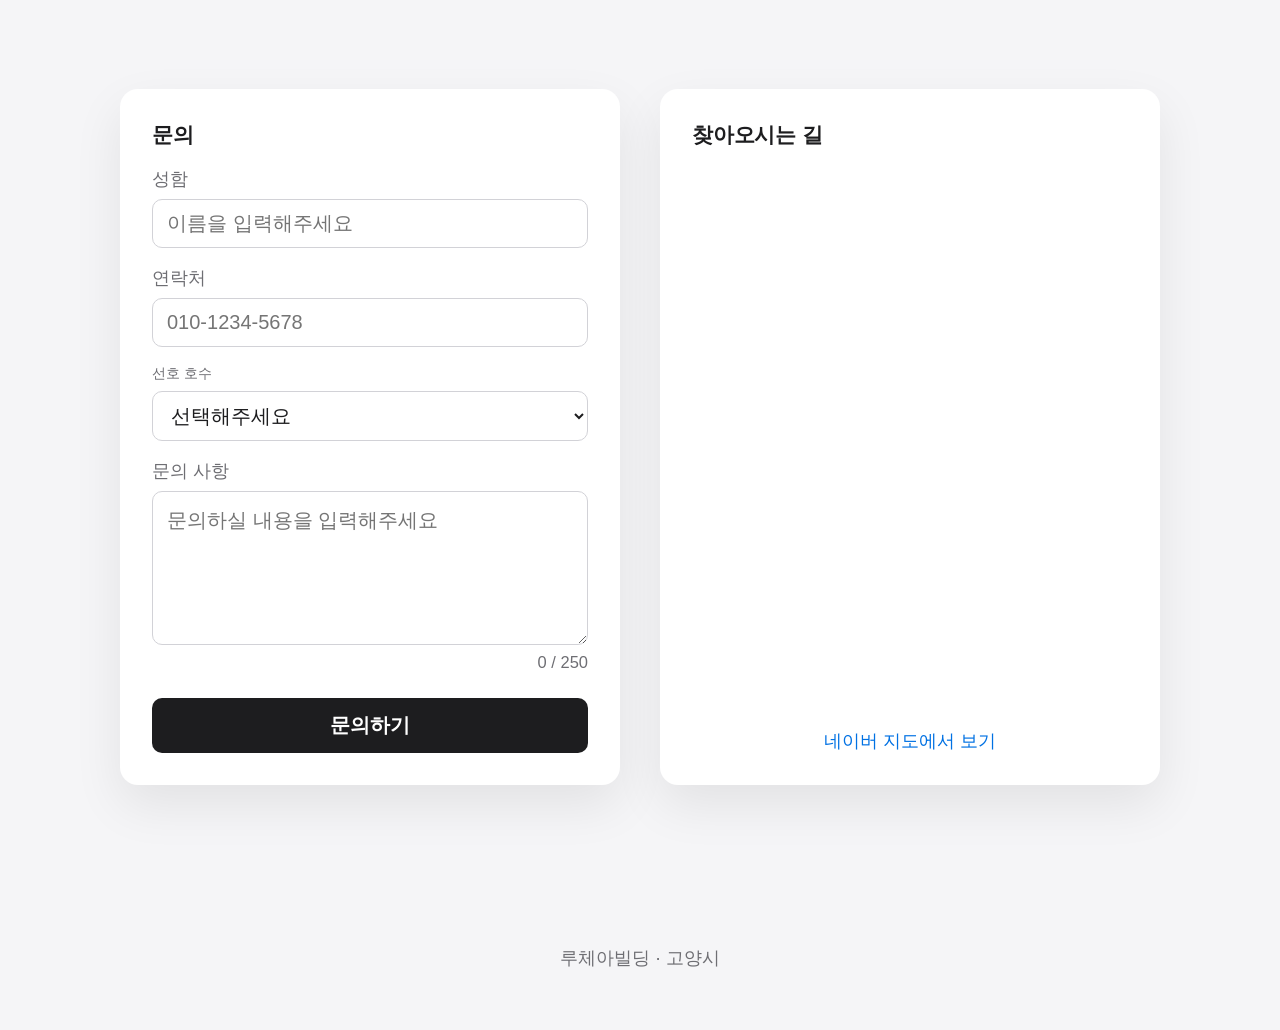
==== commit c3b9cd07: "Remove 103호 from inquiry form preferred unit options Co-Authored-By: Claude Sonnet 5 <noreply@anthro" ====
--- a/index.html
+++ b/index.html
@@ -240,7 +240,6 @@
           <select id="contact-unit" name="unit">
             <option value="">선택해주세요</option>
             <option value="101">101호</option>
-            <option value="103">103호</option>
             <option value="201">201호</option>
             <option value="202">202호</option>
             <option value="301">301호</option>
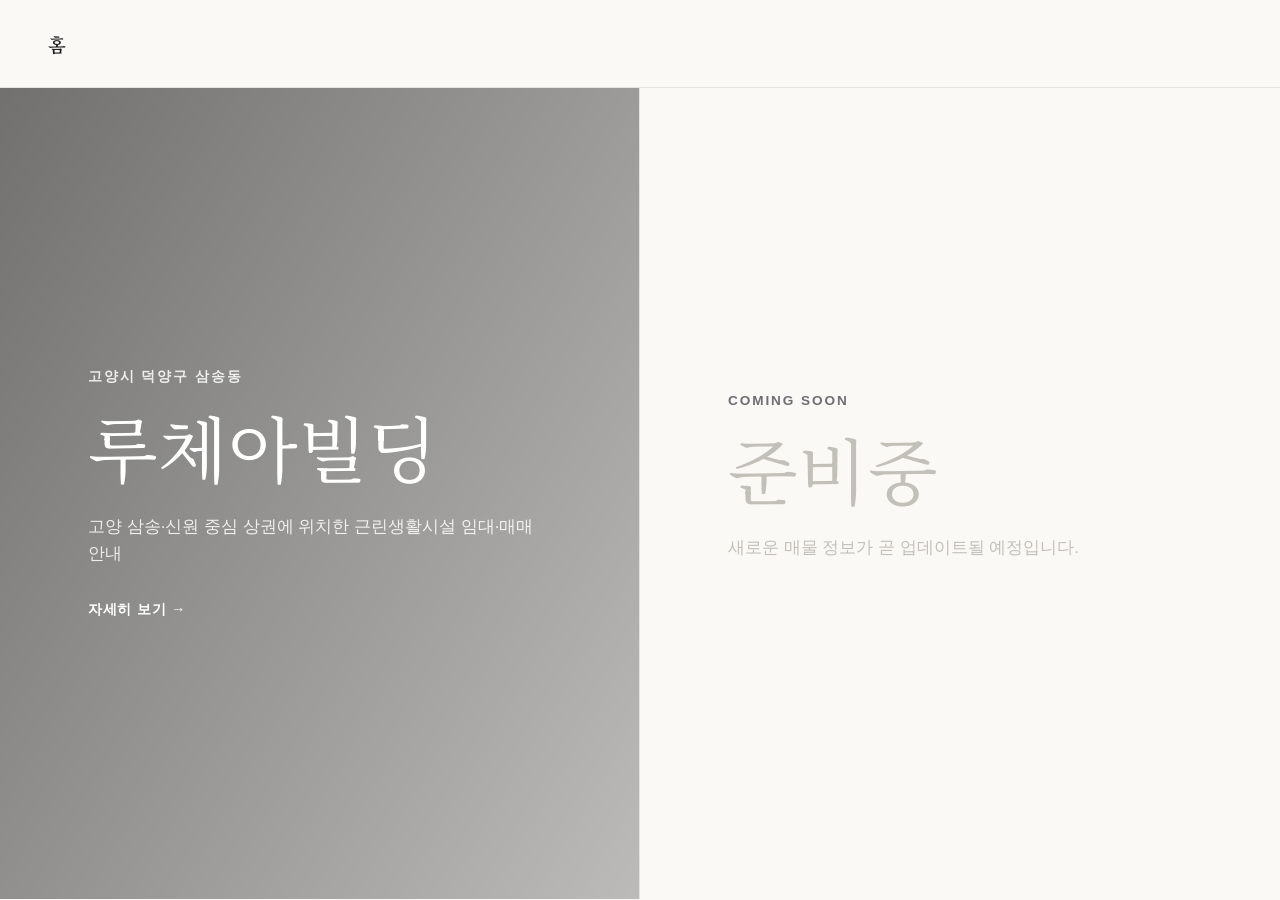
==== commit 75c94465: "Add new home page with building/coming-soon composition layout New index.html is now the site's home" ====
--- a/index.html
+++ b/index.html
@@ -3,282 +3,39 @@
 <head>
 <meta charset="UTF-8">
 <meta name="viewport" content="width=device-width, initial-scale=1">
-<title>루체아빌딩</title>
+<title>홈 | 루체아빌딩</title>
+<link rel="preconnect" href="https://fonts.googleapis.com">
+<link rel="preconnect" href="https://fonts.gstatic.com" crossorigin>
+<link href="https://fonts.googleapis.com/css2?family=Playfair+Display:ital@0;1&family=Noto+Serif+KR:wght@400;600&display=swap" rel="stylesheet">
 <link rel="stylesheet" href="styles.css">
 </head>
-<body>
+<body class="home-body">
 
-  <nav class="site-nav">
-    <div class="nav-inner">
-      <a href="#top" class="nav-logo">루체아 빌딩</a>
-      <div class="nav-links">
-        <a href="#overview" class="nav-link">개요</a>
-        <a href="#surroundings" class="nav-link">주변 환경</a>
-        <a href="#floor-guide" class="nav-link">층별안내</a>
-        <a href="#contact" class="nav-link">문의 · 찾아오시는 길</a>
-      </div>
+  <nav class="home-nav">
+    <div class="home-nav-inner">
+      <a href="index.html" class="home-nav-home">홈</a>
     </div>
   </nav>
 
-  <section class="hero" id="top">
-    <div class="hero-slider" id="hero-slider">
-      <div class="hero-slide" style="background-image:url('Pictures/Ruchea%20Main%20Photos/Ruchea%20-%201.jpeg')"></div>
-      <div class="hero-slide" style="background-image:url('Pictures/Ruchea%20Main%20Photos/Ruchea%20-%202.jpeg')"></div>
-      <div class="hero-slide" style="background-image:url('Pictures/Ruchea%20Main%20Photos/Ruchea%20-%203.jpeg')"></div>
-      <div class="hero-slide" style="background-image:url('Pictures/Ruchea%20Main%20Photos/Ruchea%20-%204.jpeg')"></div>
-      <div class="hero-slide" style="background-image:url('Pictures/Ruchea%20Main%20Photos/Ruchea%20-%205.jpeg')"></div>
-      <div class="hero-slide" style="background-image:url('Pictures/Ruchea%20Main%20Photos/Ruchea%20-%206.jpeg')"></div>
-      <div class="hero-slide" style="background-image:url('Pictures/Ruchea%20Main%20Photos/Ruchea%20-%207.jpeg')"></div>
-    </div>
-    <div class="hero-overlay"></div>
+  <main class="composition-grid">
+    <a href="RucheaBuilding.html" class="composition-panel composition-panel-photo" style="background-image:url('Pictures/Ruchea%20Main%20Photos/Ruchea%20-%201.jpeg')">
+      <div class="composition-panel-overlay"></div>
+      <div class="composition-panel-content">
+        <div class="panel-label">고양시 덕양구 삼송동</div>
+        <div class="panel-title">루체아빌딩</div>
+        <p class="panel-desc">고양 삼송·신원 중심 상권에 위치한 근린생활시설 임대·매매 안내</p>
+        <span class="panel-link">자세히 보기 →</span>
+      </div>
+    </a>
 
-    <button class="hero-arrow hero-arrow-prev" id="hero-prev" aria-label="이전 사진">
-      <svg viewBox="0 0 24 24" fill="none" stroke="currentColor" stroke-width="2">
-        <path d="M15 18l-6-6 6-6"/>
-      </svg>
-    </button>
-    <button class="hero-arrow hero-arrow-next" id="hero-next" aria-label="다음 사진">
-      <svg viewBox="0 0 24 24" fill="none" stroke="currentColor" stroke-width="2">
-        <path d="M9 18l6-6-6-6"/>
-      </svg>
-    </button>
-
-    <div class="hero-dots" id="hero-dots"></div>
-
-    <div class="hero-content">
-      <div class="hero-title">루체아빌딩</div>
-      <div class="hero-subtitle">고양 삼송·신원 중심 상권</div>
-    </div>
-    <div class="scroll-cue">
-      아래로 스크롤
-      <svg viewBox="0 0 24 24" fill="none" stroke="currentColor" stroke-width="2">
-        <path d="M6 9l6 6 6-6"/>
-      </svg>
-    </div>
-  </section>
-
-  <section class="specs-section" id="overview">
-    <div class="section-heading">
-      <h2>개요</h2>
-      <p>경기도 고양시 덕양구 고양대로 1780 (삼송동 348-4)</p>
-    </div>
-
-    <div class="specs-grid">
-      <div class="spec-item">
-        <div class="spec-value">2015<span class="spec-unit">년</span></div>
-        <div class="spec-label">준공일자</div>
-      </div>
-      <div class="spec-item">
-        <div class="spec-value">1,610.33<span class="spec-unit">㎡</span></div>
-        <div class="spec-label">연면적 · 487.12평</div>
-      </div>
-      <div class="spec-item">
-        <div class="spec-value">514.7<span class="spec-unit">㎡</span></div>
-        <div class="spec-label">대지면적</div>
-      </div>
-      <div class="spec-item">
-        <div class="spec-value">5<span class="spec-unit">층</span> · B1</div>
-        <div class="spec-label">지상 5층 · 지하 1층(주차장)</div>
+    <div class="composition-panel composition-panel-empty">
+      <div class="composition-panel-content">
+        <div class="panel-label">Coming Soon</div>
+        <div class="panel-title panel-title-muted">준비중</div>
+        <p class="panel-desc panel-desc-muted">새로운 매물 정보가 곧 업데이트될 예정입니다.</p>
       </div>
     </div>
+  </main>
 
-    <div class="specs-features">
-      <div class="feature-pill">엘리베이터</div>
-      <div class="feature-pill">전층 베란다</div>
-      <div class="feature-pill">1층 · 옥상 화단</div>
-    </div>
-  </section>
-
-  <section class="surroundings-section" id="surroundings">
-    <div class="section-heading">
-      <h2>주변 환경</h2>
-      <p>루체아빌딩 주변 환경과 개발 현황을 확인해보세요.</p>
-    </div>
-
-    <div class="surroundings-grid">
-      <div class="outside-slider-wrap">
-        <div class="outside-slider" id="outside-slider">
-          <div class="outside-slide" style="background-image:url('Pictures/Ruchea%20Outside/Ruchea%20Outside%20-%201.jpeg')"></div>
-          <div class="outside-slide" style="background-image:url('Pictures/Ruchea%20Outside/Ruchea%20Outside%20-%202.jpeg')"></div>
-          <div class="outside-slide" style="background-image:url('Pictures/Ruchea%20Outside/Ruchea%20Outside%20-%205.jpeg')"></div>
-          <div class="outside-slide" style="background-image:url('Pictures/Ruchea%20Outside/Ruchea%20Outside%20-%206.jpeg')"></div>
-          <div class="outside-slide" style="background-image:url('Pictures/Ruchea%20Outside/Ruchea%20Outside%20-%207.jpeg')"></div>
-          <div class="outside-slide" style="background-image:url('Pictures/Ruchea%20Outside/Ruchea%20Outside%20-%208.jpeg')"></div>
-          <div class="outside-slide" style="background-image:url('Pictures/Ruchea%20Outside/Ruchea%20Outside%20-%209.jpeg')"></div>
-          <div class="outside-slide" style="background-image:url('Pictures/Ruchea%20Outside/Ruchea%20Outside%20-%2010.jpeg')"></div>
-          <div class="outside-slide" style="background-image:url('Pictures/Ruchea%20Outside/Ruchea%20Outside%20-%2011.jpeg')"></div>
-          <div class="outside-slide" style="background-image:url('Pictures/Ruchea%20Outside/KakaoTalk_Photo_2026-07-20-13-40-29%20001.jpeg')"></div>
-          <div class="outside-slide" style="background-image:url('Pictures/Ruchea%20Outside/KakaoTalk_Photo_2026-07-20-13-40-30%20002.jpeg')"></div>
-          <div class="outside-slide" style="background-image:url('Pictures/Ruchea%20Outside/KakaoTalk_Photo_2026-07-20-13-40-30%20003.jpeg')"></div>
-          <div class="outside-slide" style="background-image:url('Pictures/Ruchea%20Outside/KakaoTalk_Photo_2026-07-20-13-40-38%20001.jpeg')"></div>
-          <div class="outside-slide" style="background-image:url('Pictures/Ruchea%20Outside/KakaoTalk_Photo_2026-07-20-13-40-39%20002.jpeg')"></div>
-          <div class="outside-slide" style="background-image:url('Pictures/Ruchea%20Outside/KakaoTalk_Photo_2026-07-20-13-40-40%20003.jpeg')"></div>
-          <div class="outside-slide" style="background-image:url('Pictures/Ruchea%20Outside/KakaoTalk_Photo_2026-07-21-21-14-07%20001.jpeg')"></div>
-          <div class="outside-slide" style="background-image:url('Pictures/Ruchea%20Outside/KakaoTalk_Photo_2026-07-21-21-14-07%20002.jpeg')"></div>
-        </div>
-
-        <button class="outside-arrow outside-arrow-prev" id="outside-prev" aria-label="이전 사진">
-          <svg viewBox="0 0 24 24" fill="none" stroke="currentColor" stroke-width="2">
-            <path d="M15 18l-6-6 6-6"/>
-          </svg>
-        </button>
-        <button class="outside-arrow outside-arrow-next" id="outside-next" aria-label="다음 사진">
-          <svg viewBox="0 0 24 24" fill="none" stroke="currentColor" stroke-width="2">
-            <path d="M9 18l6-6-6-6"/>
-          </svg>
-        </button>
-
-        <div class="outside-dots" id="outside-dots"></div>
-      </div>
-
-      <div class="development-status">
-        <h3>주변 개발 현황</h3>
-        <ul>
-          <li>본 빌딩 앞 동고양 세무서 이전 예정(현재 교통영향평가중), 현재 한국환경공단 수도권서부환경본부 신청사 신축 공사중</li>
-          <li>창릉 3기 신도시 입주 예정, 관공서 추가 입주 계획, 본 빌딩 앞 창릉천, 8차선 대로변 교통, 주택 및 아파트 상권</li>
-        </ul>
-      </div>
-    </div>
-
-    <div class="info-cards-grid">
-      <div class="info-card">
-        <h4>교통</h4>
-        <ul>
-          <li>3호선 원흥역 역세권 · 900미터</li>
-          <li>8차선 대로변, 자유로와 인천공항 접근 등 사통팔달 교통</li>
-          <li>서울과 가장 가까운 지역, 상암·수색·연신내·구파발과 인접 지역</li>
-        </ul>
-      </div>
-
-      <div class="info-card">
-        <h4>입지</h4>
-        <ul>
-          <li>삼송 택지개발지구 대단지 아파트 및 신도시 완성</li>
-          <li>현재 창릉 3기 신도시 공사 및 입주 시 직주근접 생활 편의성의 미래도시 성장성 보유</li>
-        </ul>
-      </div>
-
-      <div class="info-card">
-        <h4>문화</h4>
-        <ul>
-          <li>고양스타필드, 이케아, 롯데 아울렛</li>
-          <li>서오릉(왕릉)의 명당</li>
-          <li>창릉천, 공원이 있어 가벼운 산책, 운동 가능</li>
-        </ul>
-      </div>
-
-      <div class="info-card">
-        <h4>스포츠</h4>
-        <ul>
-          <li>서울한양CC, 한양파인CC, 뉴코리아CC, 고양CC, 123골프클럽 등</li>
-          <li>반경 2km 이내 위치</li>
-        </ul>
-      </div>
-
-      <div class="info-card">
-        <h4>행정</h4>
-        <ul>
-          <li>관공서 입주 확정</li>
-          <li>동고양세무서 이전 신축 : 본 건물 앞에 동고양세무서 입주 예정</li>
-          <li>한국환경공단 수도권서부환경본부 청사 신축중</li>
-          <li>기타 관공서 추가 건립 예정</li>
-        </ul>
-      </div>
-    </div>
-  </section>
-
-  <section class="building-section" id="floor-guide">
-    <div class="section-heading">
-      <h2>층별 안내</h2>
-      <p>각 층에 마우스를 올려 정보를 확인 또는 원하시는 호수를 클릭해 더 자세히 확인해보세요.</p>
-    </div>
-
-    <div class="building-wrap">
-      <div class="building">
-        <div class="floor" tabindex="0" data-floor="f5">5F</div>
-        <div class="floor" tabindex="0" data-floor="f4">4F</div>
-        <div class="floor" tabindex="0" data-floor="f3">3F</div>
-        <div class="floor" tabindex="0" data-floor="f2">2F</div>
-        <div class="floor" tabindex="0" data-floor="f1">1F</div>
-        <div class="floor basement" tabindex="0" data-floor="b1">B1</div>
-      </div>
-
-      <div class="floor-info">
-        <div class="floor-info-content" id="floor-info-content">
-          <div class="floor-info-label" id="floor-label">1층</div>
-          <div class="floor-info-title" id="floor-title">1층 · 상가</div>
-          <div class="floor-rooms" id="floor-rooms"></div>
-        </div>
-      </div>
-    </div>
-
-    <p class="lease-note">임대료는 부가세(VAT) 별도이며, 관리비는 임대료에 포함되지 않고 별도 정산됩니다. 계약 기간(1년 또는 2년)에 따라 최소 1개월~2개월의 렌트프리 협의가 가능합니다.</p>
-  </section>
-
-  <section class="contact-section" id="contact">
-    <div class="section-heading">
-      <h2>문의 · 찾아오시는 길</h2>
-      <p>임대차 및 빌딩 매매 관련 문의를 남겨주시면 확인후 연락드리겠습니다.</p>
-    </div>
-
-    <div class="contact-grid">
-      <div class="contact-form">
-        <h3 class="contact-form-heading">문의</h3>
-
-        <div class="form-field">
-          <label for="contact-name">성함</label>
-          <input type="text" id="contact-name" name="name" placeholder="이름을 입력해주세요" autocomplete="name">
-        </div>
-
-        <div class="form-field">
-          <label for="contact-phone">연락처</label>
-          <input type="tel" id="contact-phone" name="phone" placeholder="010-1234-5678" autocomplete="tel">
-        </div>
-
-        <div class="form-field">
-          <label for="contact-unit">선호 호수</label>
-          <select id="contact-unit" name="unit">
-            <option value="">선택해주세요</option>
-            <option value="101">101호</option>
-            <option value="201">201호</option>
-            <option value="202">202호</option>
-            <option value="301">301호</option>
-            <option value="302">302호</option>
-            <option value="401">401호</option>
-            <option value="502">502호</option>
-            <option value="undecided">미정 · 상담 후 결정</option>
-          </select>
-        </div>
-
-        <div class="form-field">
-          <label for="contact-message">문의 사항</label>
-          <textarea id="contact-message" name="message" rows="4" maxlength="250" placeholder="문의하실 내용을 입력해주세요"></textarea>
-          <div class="char-count"><span id="contact-message-count">0</span> / 250</div>
-        </div>
-
-        <button type="button" class="contact-submit" id="contact-submit">문의하기</button>
-      </div>
-
-      <div class="contact-map">
-        <h3 class="contact-map-heading">찾아오시는 길</h3>
-        <div class="contact-map-canvas">
-          <div id="naver-map" role="img" aria-label="루체아빌딩 위치 지도 (네이버 지도)"></div>
-        </div>
-        <a
-          class="contact-map-link"
-          href="https://map.naver.com/p/search/%EA%B2%BD%EA%B8%B0%EB%8F%84%20%EA%B3%A0%EC%96%91%EC%8B%9C%20%EB%8D%95%EC%96%91%EA%B5%AC%20%EA%B3%A0%EC%96%91%EB%8C%80%EB%A1%9C%201780"
-          target="_blank"
-          rel="noopener noreferrer"
-        >네이버 지도에서 보기</a>
-      </div>
-    </div>
-  </section>
-
-  <footer>
-    <p>루체아빌딩 · 고양시</p>
-  </footer>
-
-  <script src="https://oapi.map.naver.com/openapi/v3/maps.js?ncpKeyId=cnui9vumvd"></script>
-  <script src="script.js"></script>
 </body>
 </html>
--- a/styles.css
+++ b/styles.css
@@ -48,6 +48,22 @@
   display: flex;
   align-items: center;
   justify-content: space-between;
+}
+
+.nav-home {
+  color: #fff;
+  font-size: 1.05rem;
+  font-weight: 600;
+  letter-spacing: -0.01em;
+  text-decoration: none;
+  cursor: pointer;
+  margin-right: 24px;
+  opacity: 0.85;
+  transition: opacity 0.2s ease;
+}
+
+.nav-home:hover {
+  opacity: 1;
 }
 
 .nav-logo {
@@ -1099,3 +1115,158 @@
     font-size: 1.2rem;
   }
 }
+
+/* ---------- Home (Composition) page ---------- */
+
+.home-body {
+  background: #faf9f6;
+  height: 100vh;
+  overflow: hidden;
+}
+
+.home-nav {
+  height: 88px;
+  display: flex;
+  align-items: center;
+  background: #faf9f6;
+  border-bottom: 1px solid #e4e2dc;
+}
+
+.home-nav-inner {
+  width: 100%;
+  padding: 0 48px;
+}
+
+.home-nav-home {
+  font-family: "Noto Serif KR", serif;
+  font-size: 1.15rem;
+  font-weight: 600;
+  color: var(--text);
+  text-decoration: none;
+  letter-spacing: 0.02em;
+}
+
+.composition-grid {
+  height: calc(100vh - 89px);
+  display: grid;
+  grid-template-columns: 1fr 1fr;
+}
+
+.composition-panel {
+  position: relative;
+  display: flex;
+  align-items: center;
+  padding: 0 88px;
+  text-decoration: none;
+  overflow: hidden;
+}
+
+.composition-panel:not(:last-child) {
+  border-right: 1px solid #e4e2dc;
+}
+
+.composition-panel-photo {
+  background-size: cover;
+  background-position: center;
+}
+
+.composition-panel-photo .composition-panel-overlay {
+  position: absolute;
+  inset: 0;
+  background: linear-gradient(120deg, rgba(0, 0, 0, 0.55), rgba(0, 0, 0, 0.25));
+  transition: background 0.35s ease;
+}
+
+.composition-panel-photo:hover .composition-panel-overlay {
+  background: linear-gradient(120deg, rgba(0, 0, 0, 0.65), rgba(0, 0, 0, 0.35));
+}
+
+.composition-panel-content {
+  position: relative;
+  z-index: 1;
+  max-width: 460px;
+}
+
+.composition-panel-photo .panel-label,
+.composition-panel-photo .panel-desc {
+  color: rgba(255, 255, 255, 0.85);
+}
+
+.composition-panel-photo .panel-title {
+  color: #fff;
+}
+
+.composition-panel-photo .panel-link {
+  color: #fff;
+}
+
+.composition-panel-empty {
+  cursor: default;
+}
+
+.panel-label {
+  font-size: 0.85rem;
+  font-weight: 600;
+  letter-spacing: 0.14em;
+  text-transform: uppercase;
+  color: var(--text-secondary);
+  margin-bottom: 24px;
+}
+
+.panel-title {
+  font-family: "Playfair Display", "Noto Serif KR", serif;
+  font-size: 4.5rem;
+  line-height: 1.05;
+  color: var(--text);
+  margin-bottom: 28px;
+}
+
+.panel-title-muted {
+  color: #c2c0b8;
+}
+
+.panel-desc {
+  font-size: 1.05rem;
+  line-height: 1.6;
+  color: var(--text-secondary);
+  margin-bottom: 32px;
+}
+
+.panel-desc-muted {
+  color: #c2c0b8;
+}
+
+.panel-link {
+  font-size: 0.9rem;
+  font-weight: 600;
+  letter-spacing: 0.05em;
+  text-transform: uppercase;
+  color: var(--text);
+}
+
+@media (max-width: 900px) {
+  .composition-grid {
+    grid-template-columns: 1fr;
+    height: auto;
+    min-height: calc(100vh - 89px);
+  }
+
+  .home-body {
+    height: auto;
+    overflow: visible;
+  }
+
+  .composition-panel {
+    padding: 64px 32px;
+    min-height: 60vh;
+  }
+
+  .composition-panel:not(:last-child) {
+    border-right: none;
+    border-bottom: 1px solid #e4e2dc;
+  }
+
+  .panel-title {
+    font-size: 3rem;
+  }
+}
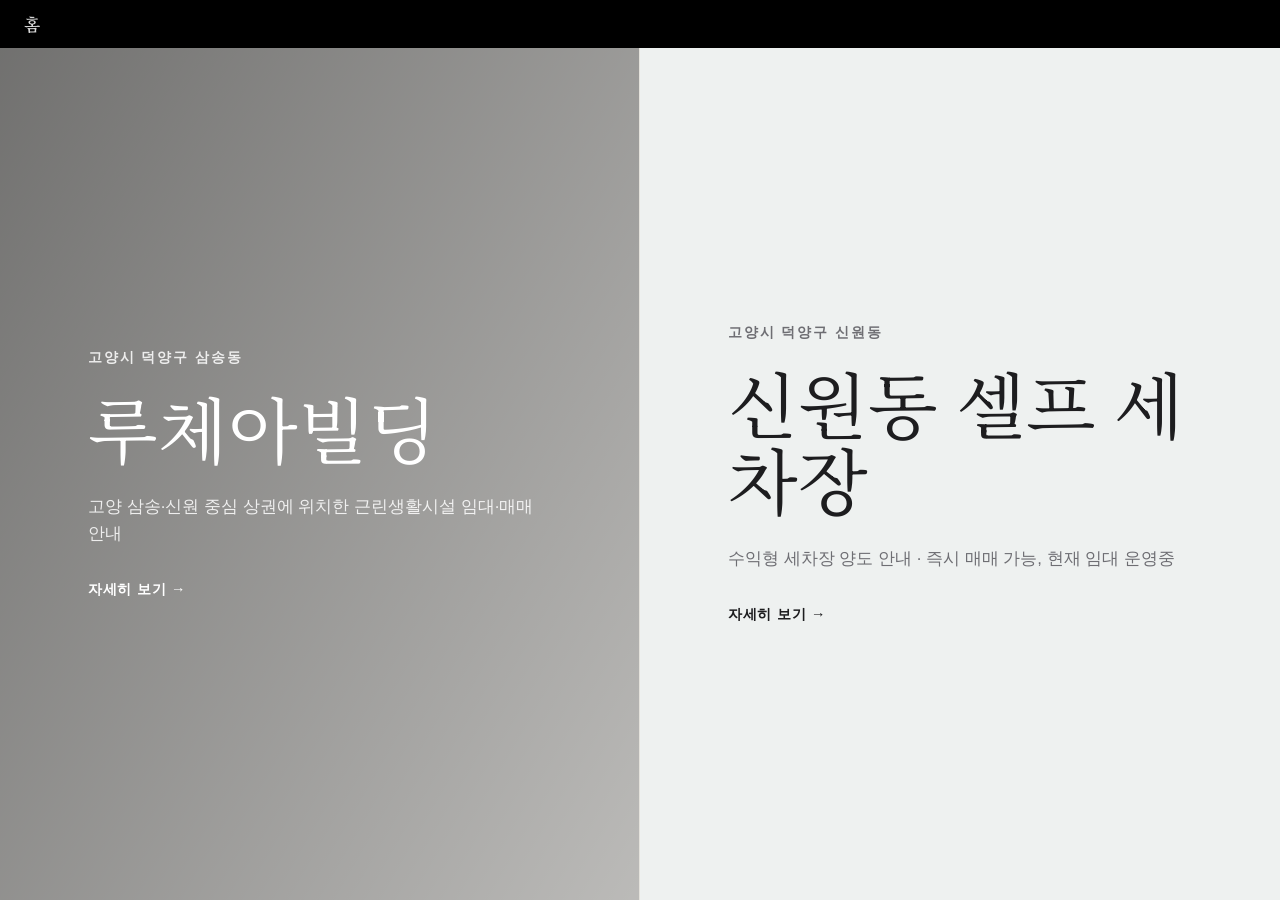
==== commit 39824b8c: "Add 신원동 셀프 세차장 listing page and link it from every nav bar Replace the homepage's "coming soon" pane" ====
--- a/index.html
+++ b/index.html
@@ -28,13 +28,14 @@
       </div>
     </a>
 
-    <div class="composition-panel composition-panel-empty">
+    <a href="SinwonCarwash.html" class="composition-panel composition-panel-plain">
       <div class="composition-panel-content">
-        <div class="panel-label">Coming Soon</div>
-        <div class="panel-title panel-title-muted">준비중</div>
-        <p class="panel-desc panel-desc-muted">새로운 매물 정보가 곧 업데이트될 예정입니다.</p>
+        <div class="panel-label">고양시 덕양구 신원동</div>
+        <div class="panel-title">신원동 셀프 세차장</div>
+        <p class="panel-desc">수익형 세차장 양도 안내 · 즉시 매매 가능, 현재 임대 운영중</p>
+        <span class="panel-link">자세히 보기 →</span>
       </div>
-    </div>
+    </a>
   </main>
 
 </body>
--- a/styles.css
+++ b/styles.css
@@ -48,6 +48,11 @@
   display: flex;
   align-items: center;
   justify-content: space-between;
+}
+
+.nav-left {
+  display: flex;
+  align-items: center;
 }
 
 .nav-home {
@@ -220,6 +225,17 @@
   letter-spacing: -0.01em;
 }
 
+.hero-address {
+  margin-top: 10px;
+  font-size: 1rem;
+  color: rgba(255, 255, 255, 0.6);
+  letter-spacing: 0.01em;
+}
+
+.hero-plain {
+  background: linear-gradient(160deg, #0b0f14, #1c2b33);
+}
+
 .scroll-cue {
   position: absolute;
   bottom: 36px;
@@ -645,6 +661,42 @@
   text-decoration: underline;
 }
 
+.carwash-contact-card {
+  max-width: 560px;
+  margin: 0 auto;
+  padding: 48px;
+  display: flex;
+  flex-direction: column;
+  align-items: center;
+  gap: 20px;
+  text-align: center;
+  background: #fff;
+  border-radius: 18px;
+  box-shadow: 0 20px 50px rgba(0, 0, 0, 0.08);
+}
+
+.carwash-contact-text {
+  font-size: 1.15rem;
+  color: var(--text-secondary);
+  line-height: 1.6;
+}
+
+.carwash-contact-button {
+  display: inline-block;
+  padding: 14px 32px;
+  font-size: 1.25rem;
+  font-weight: 600;
+  color: #fff;
+  background: var(--text);
+  border-radius: 10px;
+  text-decoration: none;
+  transition: opacity 0.2s ease;
+}
+
+.carwash-contact-button:hover {
+  opacity: 0.85;
+}
+
 .spec-item {
   background: #fff;
   padding: 44px 20px;
@@ -919,6 +971,15 @@
   color: var(--text-secondary);
 }
 
+.room-areas {
+  margin-top: 6px;
+  display: flex;
+  flex-wrap: wrap;
+  gap: 16px;
+  font-size: 1.1rem;
+  color: var(--text-secondary);
+}
+
 .room-terms {
   margin-top: 8px;
   display: flex;
@@ -981,6 +1042,12 @@
   font-size: 1.35rem;
   font-weight: 600;
   color: var(--text);
+}
+
+.room-page-note {
+  margin-top: -8px;
+  font-size: 1.1rem;
+  color: var(--text-secondary);
 }
 
 .room-back-link {
@@ -1125,29 +1192,34 @@
 }
 
 .home-nav {
-  height: 88px;
+  height: 48px;
   display: flex;
   align-items: center;
-  background: #faf9f6;
-  border-bottom: 1px solid #e4e2dc;
+  background: #000;
 }
 
 .home-nav-inner {
   width: 100%;
-  padding: 0 48px;
+  padding: 0 24px;
 }
 
 .home-nav-home {
   font-family: "Noto Serif KR", serif;
-  font-size: 1.15rem;
-  font-weight: 600;
-  color: var(--text);
+  font-size: 1.05rem;
+  font-weight: 600;
+  color: #fff;
   text-decoration: none;
   letter-spacing: 0.02em;
+  opacity: 0.85;
+  transition: opacity 0.2s ease;
+}
+
+.home-nav-home:hover {
+  opacity: 1;
 }
 
 .composition-grid {
-  height: calc(100vh - 89px);
+  height: calc(100vh - 48px);
   display: grid;
   grid-template-columns: 1fr 1fr;
 }
@@ -1202,6 +1274,15 @@
 
 .composition-panel-empty {
   cursor: default;
+}
+
+.composition-panel-plain {
+  background: #eef1f0;
+  transition: background 0.35s ease;
+}
+
+.composition-panel-plain:hover {
+  background: #e6ebe9;
 }
 
 .panel-label {
@@ -1248,7 +1329,7 @@
   .composition-grid {
     grid-template-columns: 1fr;
     height: auto;
-    min-height: calc(100vh - 89px);
+    min-height: calc(100vh - 48px);
   }
 
   .home-body {
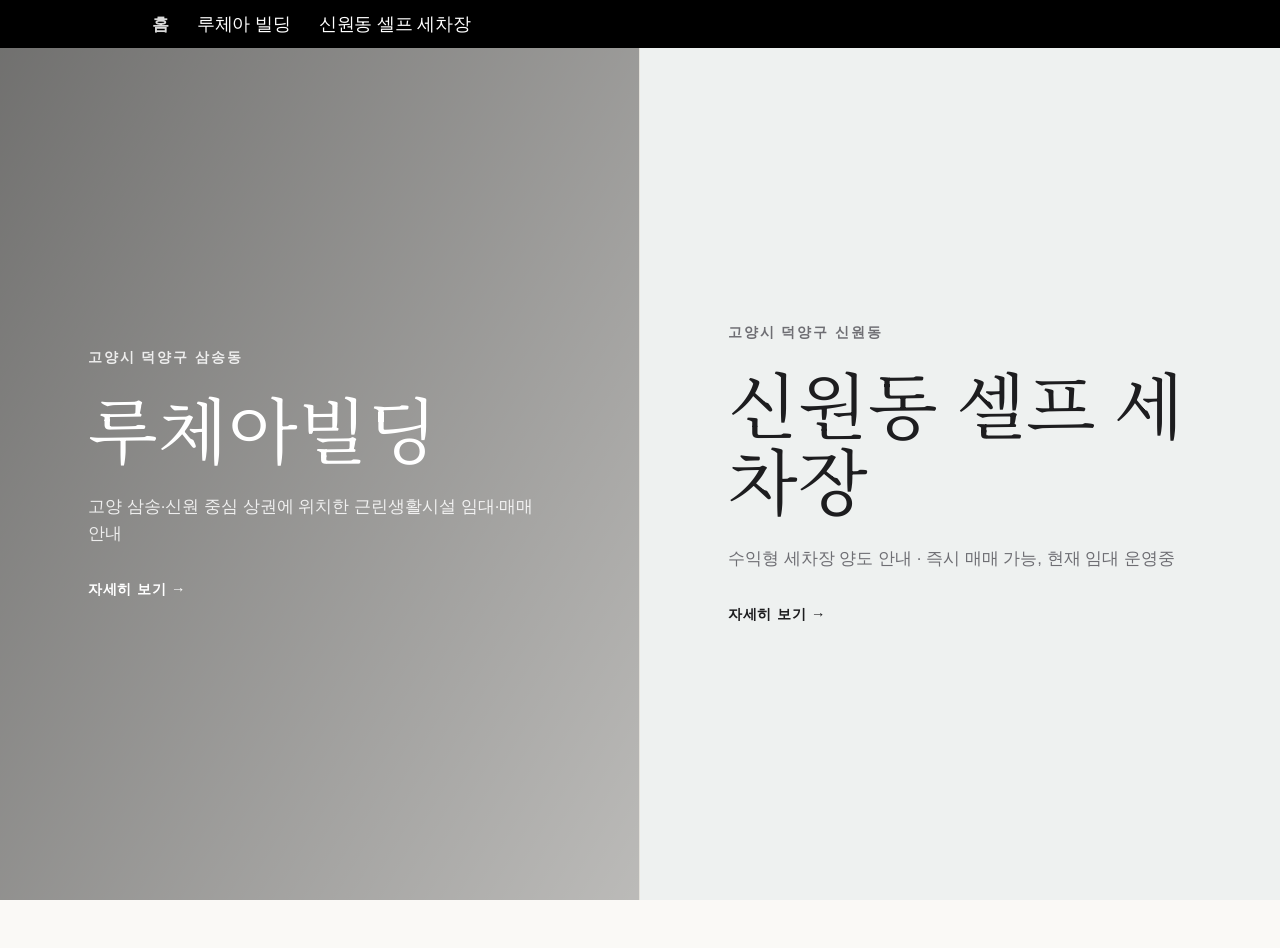
==== commit 2b41c08e: "Add 주변 환경/문의 tabs to car wash page and unify nav across all pages Fix page titles (홈 stays plain, ro" ====
--- a/index.html
+++ b/index.html
@@ -3,7 +3,7 @@
 <head>
 <meta charset="UTF-8">
 <meta name="viewport" content="width=device-width, initial-scale=1">
-<title>홈 | 루체아빌딩</title>
+<title>홈</title>
 <link rel="preconnect" href="https://fonts.googleapis.com">
 <link rel="preconnect" href="https://fonts.gstatic.com" crossorigin>
 <link href="https://fonts.googleapis.com/css2?family=Playfair+Display:ital@0;1&family=Noto+Serif+KR:wght@400;600&display=swap" rel="stylesheet">
@@ -11,9 +11,13 @@
 </head>
 <body class="home-body">
 
-  <nav class="home-nav">
-    <div class="home-nav-inner">
-      <a href="index.html" class="home-nav-home">홈</a>
+  <nav class="site-nav">
+    <div class="nav-inner">
+      <div class="nav-left">
+        <a href="index.html" class="nav-home">홈</a>
+        <a href="RucheaBuilding.html" class="nav-link">루체아 빌딩</a>
+        <a href="SinwonCarwash.html" class="nav-link">신원동 셀프 세차장</a>
+      </div>
     </div>
   </nav>
 
--- a/styles.css
+++ b/styles.css
@@ -53,6 +53,7 @@
 .nav-left {
   display: flex;
   align-items: center;
+  gap: 28px;
 }
 
 .nav-home {
@@ -62,7 +63,6 @@
   letter-spacing: -0.01em;
   text-decoration: none;
   cursor: pointer;
-  margin-right: 24px;
   opacity: 0.85;
   transition: opacity 0.2s ease;
 }
@@ -461,6 +461,27 @@
   color: var(--text-secondary);
 }
 
+.development-status .sub-list {
+  margin-top: 8px;
+  gap: 8px;
+}
+
+.development-status .sub-list li {
+  font-size: 1.05rem;
+  padding-left: 16px;
+}
+
+.development-status .sub-list li::before {
+  content: ":";
+  top: 0;
+  width: auto;
+  height: auto;
+  border-radius: 0;
+  background: none;
+  color: var(--text-secondary);
+  font-weight: 600;
+}
+
 .development-status li::before {
   content: "";
   position: absolute;
@@ -661,42 +682,6 @@
   text-decoration: underline;
 }
 
-.carwash-contact-card {
-  max-width: 560px;
-  margin: 0 auto;
-  padding: 48px;
-  display: flex;
-  flex-direction: column;
-  align-items: center;
-  gap: 20px;
-  text-align: center;
-  background: #fff;
-  border-radius: 18px;
-  box-shadow: 0 20px 50px rgba(0, 0, 0, 0.08);
-}
-
-.carwash-contact-text {
-  font-size: 1.15rem;
-  color: var(--text-secondary);
-  line-height: 1.6;
-}
-
-.carwash-contact-button {
-  display: inline-block;
-  padding: 14px 32px;
-  font-size: 1.25rem;
-  font-weight: 600;
-  color: #fff;
-  background: var(--text);
-  border-radius: 10px;
-  text-decoration: none;
-  transition: opacity 0.2s ease;
-}
-
-.carwash-contact-button:hover {
-  opacity: 0.85;
-}
-
 .spec-item {
   background: #fff;
   padding: 44px 20px;
@@ -1093,6 +1078,7 @@
 /* ---------- Responsive ---------- */
 
 @media (max-width: 760px) {
+  .nav-left,
   .nav-links {
     gap: 16px;
   }
@@ -1116,6 +1102,7 @@
     padding: 0 14px;
   }
 
+  .nav-left,
   .nav-links {
     gap: 8px;
   }
@@ -1191,34 +1178,8 @@
   overflow: hidden;
 }
 
-.home-nav {
-  height: 48px;
-  display: flex;
-  align-items: center;
-  background: #000;
-}
-
-.home-nav-inner {
-  width: 100%;
-  padding: 0 24px;
-}
-
-.home-nav-home {
-  font-family: "Noto Serif KR", serif;
-  font-size: 1.05rem;
-  font-weight: 600;
-  color: #fff;
-  text-decoration: none;
-  letter-spacing: 0.02em;
-  opacity: 0.85;
-  transition: opacity 0.2s ease;
-}
-
-.home-nav-home:hover {
-  opacity: 1;
-}
-
 .composition-grid {
+  margin-top: 48px;
   height: calc(100vh - 48px);
   display: grid;
   grid-template-columns: 1fr 1fr;
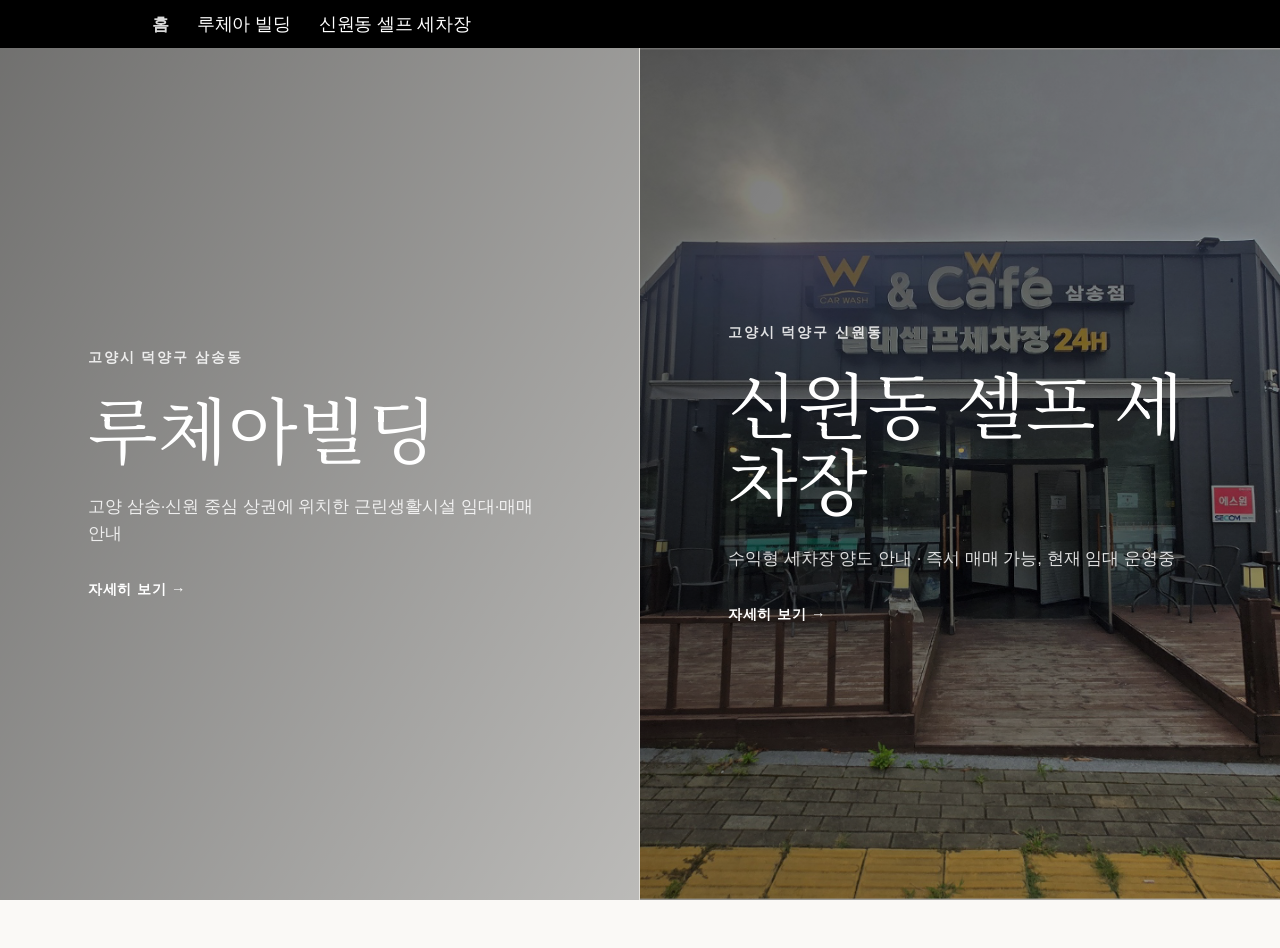
==== commit b40d0d66: "Add car wash photos and 매매 대금 info to 신원동 셀프 세차장 Use the site photos for a hero slider on the car wa" ====
--- a/index.html
+++ b/index.html
@@ -32,7 +32,8 @@
       </div>
     </a>
 
-    <a href="SinwonCarwash.html" class="composition-panel composition-panel-plain">
+    <a href="SinwonCarwash.html" class="composition-panel composition-panel-photo" style="background-image:url('Pictures/Self%20Car%20Wash/Picture8.png')">
+      <div class="composition-panel-overlay"></div>
       <div class="composition-panel-content">
         <div class="panel-label">고양시 덕양구 신원동</div>
         <div class="panel-title">신원동 셀프 세차장</div>
--- a/styles.css
+++ b/styles.css
@@ -232,10 +232,6 @@
   letter-spacing: 0.01em;
 }
 
-.hero-plain {
-  background: linear-gradient(160deg, #0b0f14, #1c2b33);
-}
-
 .scroll-cue {
   position: absolute;
   bottom: 36px;
@@ -325,6 +321,10 @@
   border: 1px solid var(--line);
   border-radius: 18px;
   overflow: hidden;
+}
+
+.specs-grid-5 {
+  grid-template-columns: repeat(5, 1fr);
 }
 
 /* ---------- Surroundings ---------- */
@@ -1237,15 +1237,6 @@
   cursor: default;
 }
 
-.composition-panel-plain {
-  background: #eef1f0;
-  transition: background 0.35s ease;
-}
-
-.composition-panel-plain:hover {
-  background: #e6ebe9;
-}
-
 .panel-label {
   font-size: 0.85rem;
   font-weight: 600;
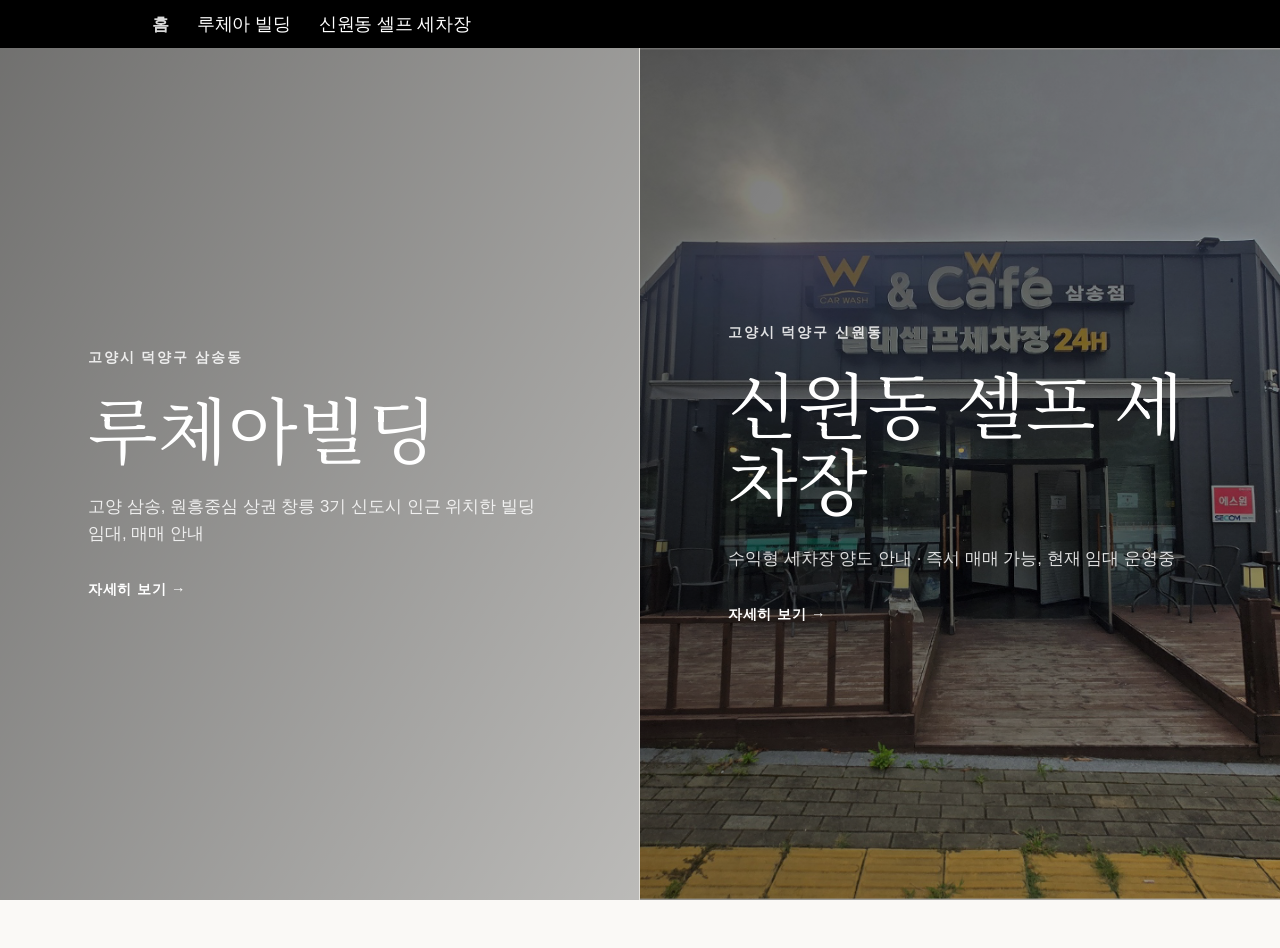
==== commit d14c3eac: "Apply client feedback: update copy, add building specs/amenities, refresh surroundings and info-card" ====
--- a/index.html
+++ b/index.html
@@ -27,7 +27,7 @@
       <div class="composition-panel-content">
         <div class="panel-label">고양시 덕양구 삼송동</div>
         <div class="panel-title">루체아빌딩</div>
-        <p class="panel-desc">고양 삼송·신원 중심 상권에 위치한 근린생활시설 임대·매매 안내</p>
+        <p class="panel-desc">고양 삼송, 원흥중심 상권 창릉 3기 신도시 인근 위치한 빌딩 임대, 매매 안내</p>
         <span class="panel-link">자세히 보기 →</span>
       </div>
     </a>
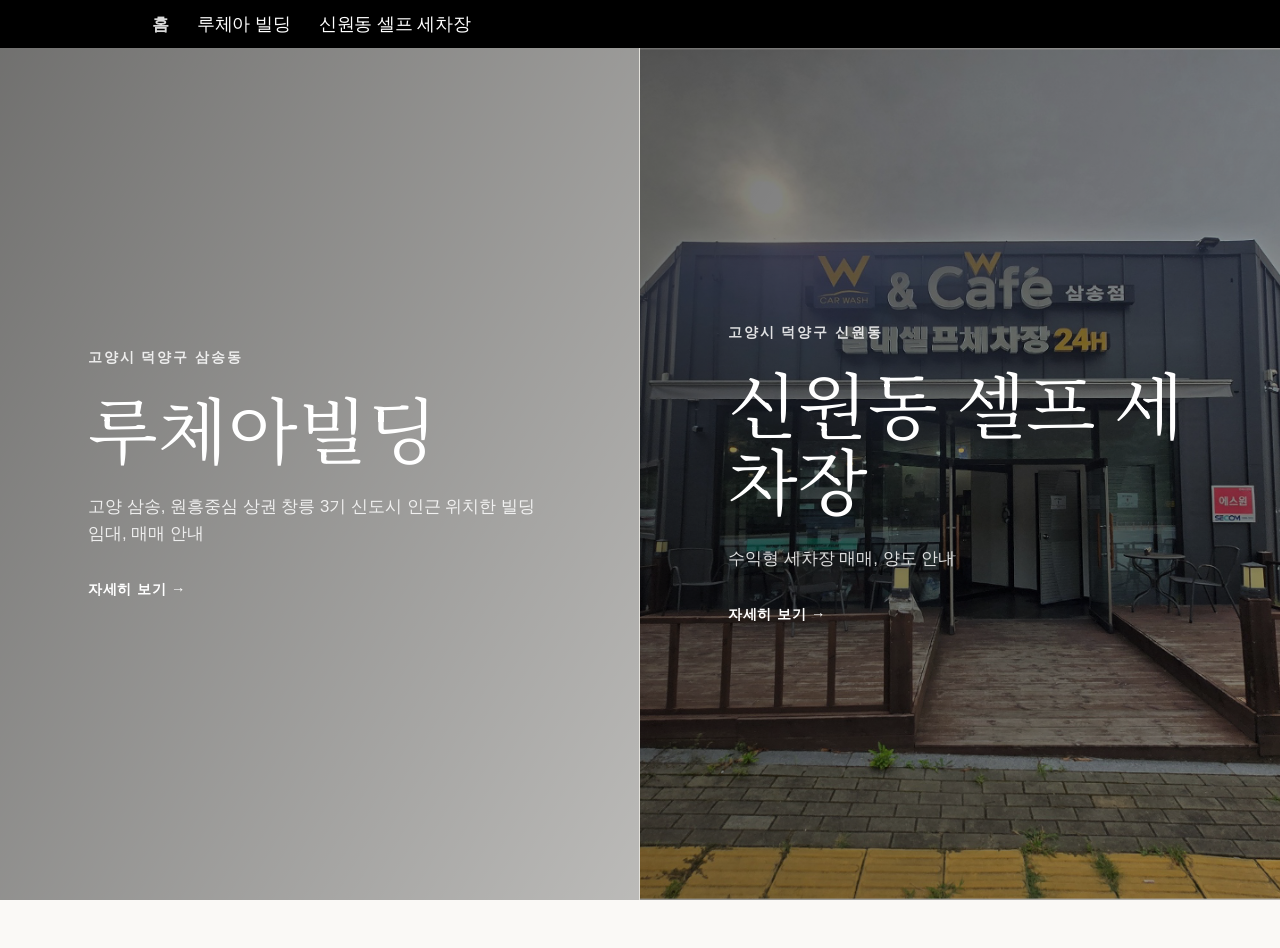
==== commit e7166b9d: "Apply client feedback to Sinwon car wash page: update copy, add commercial-zoning spec box, feature " ====
--- a/index.html
+++ b/index.html
@@ -37,7 +37,7 @@
       <div class="composition-panel-content">
         <div class="panel-label">고양시 덕양구 신원동</div>
         <div class="panel-title">신원동 셀프 세차장</div>
-        <p class="panel-desc">수익형 세차장 양도 안내 · 즉시 매매 가능, 현재 임대 운영중</p>
+        <p class="panel-desc">수익형 세차장 매매, 양도 안내</p>
         <span class="panel-link">자세히 보기 →</span>
       </div>
     </a>
--- a/styles.css
+++ b/styles.css
@@ -327,6 +327,67 @@
   grid-template-columns: repeat(5, 1fr);
 }
 
+.specs-grid-6 {
+  grid-template-columns: repeat(6, 1fr);
+}
+
+/* ---------- Feature highlight ---------- */
+
+.feature-highlight-section {
+  background: var(--bg);
+}
+
+.feature-highlight-card {
+  max-width: 900px;
+  margin: 0 auto;
+  padding: 40px;
+  background: #fff;
+  border-radius: 18px;
+  box-shadow: 0 20px 50px rgba(0, 0, 0, 0.08);
+}
+
+.feature-highlight-card h3 {
+  font-size: 1.3rem;
+  font-weight: 600;
+  letter-spacing: -0.01em;
+  text-align: center;
+}
+
+.feature-highlight-card ol {
+  margin-top: 24px;
+  display: flex;
+  flex-direction: column;
+  gap: 16px;
+  list-style: none;
+  counter-reset: feature-count;
+}
+
+.feature-highlight-card li {
+  position: relative;
+  padding-left: 36px;
+  font-size: 1.1rem;
+  line-height: 1.7;
+  color: var(--text-secondary);
+  counter-increment: feature-count;
+}
+
+.feature-highlight-card li::before {
+  content: counter(feature-count);
+  position: absolute;
+  left: 0;
+  top: 0;
+  width: 26px;
+  height: 26px;
+  border-radius: 50%;
+  background: var(--accent);
+  color: #fff;
+  font-size: 0.9rem;
+  font-weight: 600;
+  display: flex;
+  align-items: center;
+  justify-content: center;
+}
+
 /* ---------- Surroundings ---------- */
 
 .surroundings-section {
@@ -544,6 +605,69 @@
   background: var(--accent);
 }
 
+/* ---------- Market analysis ---------- */
+
+.market-analysis {
+  max-width: 1040px;
+  margin: 24px auto 0;
+  padding: 32px;
+  background: #fff;
+  border-radius: 18px;
+  box-shadow: 0 20px 50px rgba(0, 0, 0, 0.08);
+}
+
+.market-analysis h3 {
+  font-size: 1.3rem;
+  font-weight: 600;
+  letter-spacing: -0.01em;
+}
+
+.market-analysis-date {
+  font-size: 1rem;
+  font-weight: 400;
+  color: var(--text-secondary);
+}
+
+.market-analysis-table-wrap {
+  margin-top: 20px;
+  overflow-x: auto;
+}
+
+.market-analysis-table {
+  width: 100%;
+  border-collapse: collapse;
+  white-space: nowrap;
+}
+
+.market-analysis-table th,
+.market-analysis-table td {
+  padding: 14px 16px;
+  text-align: center;
+  font-size: 1.05rem;
+  border: 1px solid var(--line);
+}
+
+.market-analysis-table th {
+  background: var(--bg-alt);
+  font-weight: 600;
+}
+
+.market-analysis-table td {
+  color: var(--text-secondary);
+}
+
+.market-analysis-table td:first-child {
+  font-weight: 600;
+  color: var(--text);
+  background: var(--bg-alt);
+}
+
+.market-analysis-note {
+  margin-top: 16px;
+  font-size: 1.05rem;
+  color: var(--text-secondary);
+}
+
 /* ---------- Contact ---------- */
 
 .contact-section {
